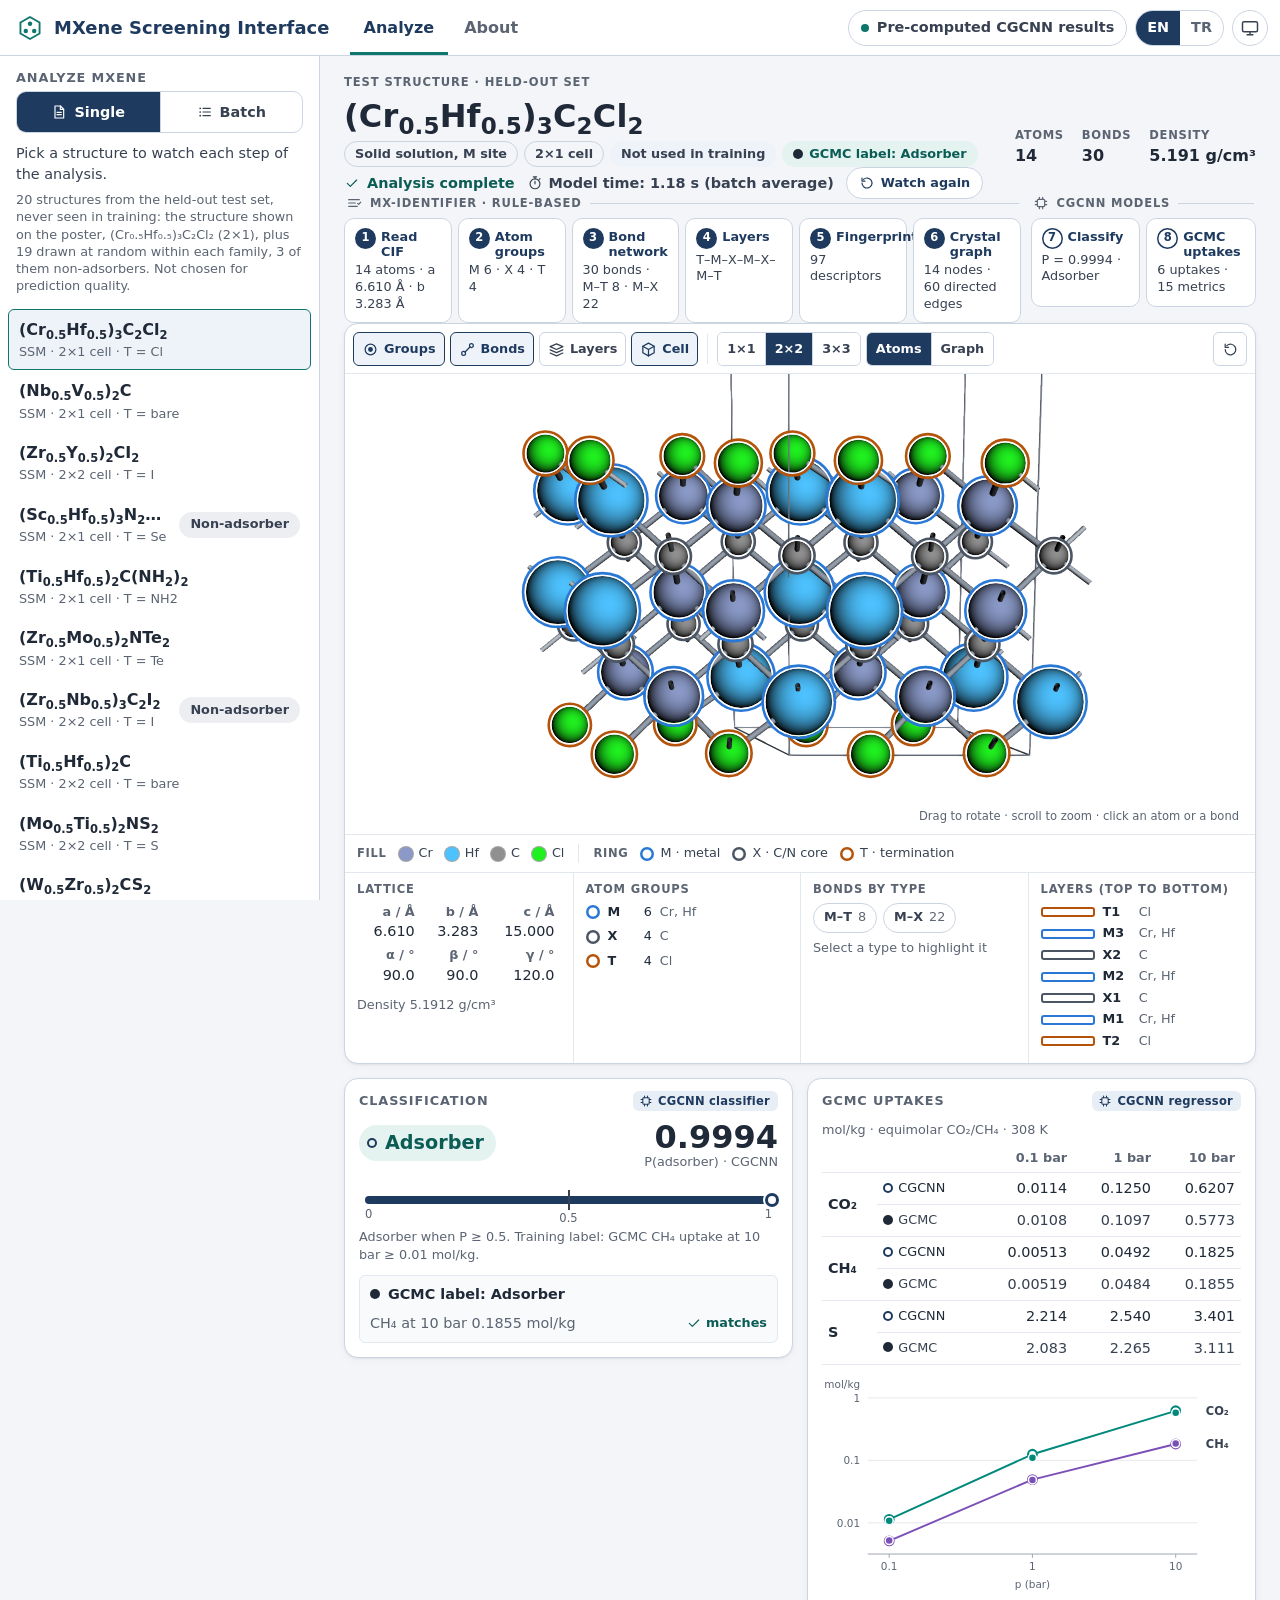
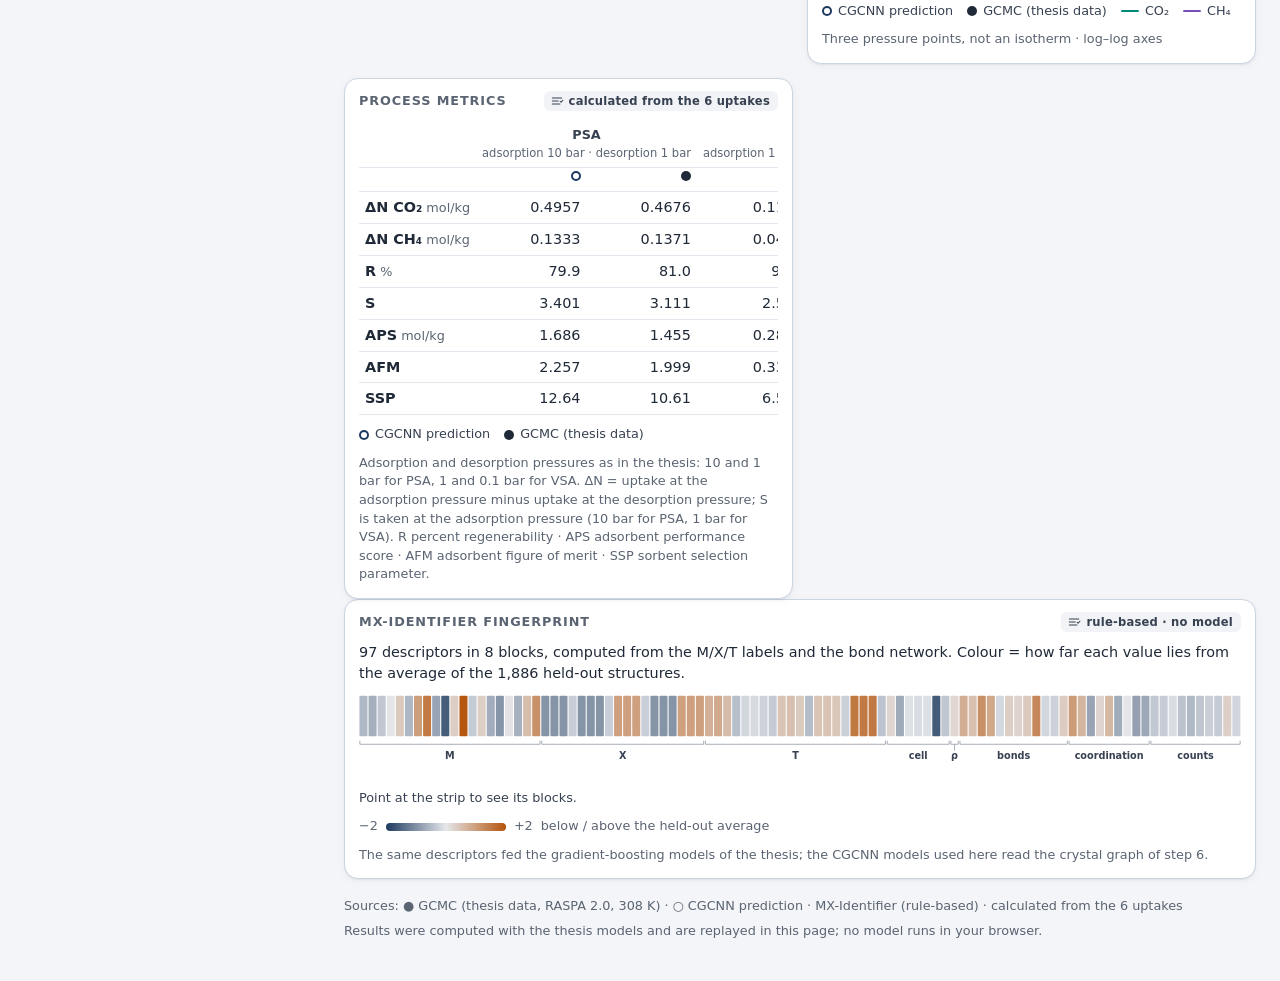
==== interface/index.html @ 8d23ad71 "Companion page: MX-Identifier fingerprint, held-out figures, MXene Screening Interface (kit v2, 1.18" ====
<!doctype html>
<html lang="en">
<head>
  <meta charset="utf-8">
  <meta name="viewport" content="width=device-width, initial-scale=1, viewport-fit=cover">
  <meta name="robots" content="noindex, nofollow">
  <title>MXene Screening Interface</title>
  <link rel="icon" href="favicon.svg" type="image/svg+xml">
  <link rel="stylesheet" href="tokens.css">
  <link rel="stylesheet" href="app.css">
  <script>window.MXSI_SOURCE='replay';</script>
  <script src="js/boot.js"></script>
</head>
<body>
  <a class="skip" href="#work" data-i18n="skip">Skip to results</a>

  <header class="top">
    <div class="top-in">
      <a class="brand" href="#analyze" aria-label="MXene Screening Interface">
        <svg class="ico brand-ico" aria-hidden="true"><use href="icons.svg#i-logo"/></svg>
        <span class="brand-name">MXene <span class="long">Screening Interface</span></span>
        <span class="brand-tag" id="brand-tag" hidden><svg class="ico s" aria-hidden="true"><use href="icons.svg#i-lock"/></svg><span data-i18n="private_tag">Private · local</span></span>
      </a>
      <nav class="tabs" aria-label="Screens" data-i18n-aria="nav_label">
        <a class="tab" href="#analyze" data-screen="analyze" data-i18n="nav_analyze">Analyze</a>
        <a class="tab" href="#about" data-screen="about" data-i18n="nav_about">About</a>
      </nav>
      <div class="top-tools">
        <span class="tool static" id="model-chip"><span class="status-dot" id="model-dot"></span><span class="lbl" id="model-lbl" data-i18n="models_loading">Loading</span></span>
        <div class="seg lang" role="group" aria-label="Language" data-i18n-aria="lang_label">
          <button type="button" data-lang="en" aria-pressed="true">EN</button>
          <button type="button" data-lang="tr" aria-pressed="false">TR</button>
        </div>
        <button class="tool icon" id="btn-theme" type="button" aria-label="Theme">
          <svg class="ico" aria-hidden="true"><use id="theme-ico" href="icons.svg#i-monitor"/></svg>
        </button>
      </div>
    </div>
  </header>

  <div class="shell" id="screen-analyze">
    <aside class="rail" id="rail" aria-labelledby="rail-title">
      <div class="rail-head">
        <h2 id="rail-title" data-i18n="rail_title">Analyze MXene</h2>
        <button class="tool icon rail-close" id="rail-close" type="button" aria-label="Close" data-i18n-aria="close">
          <svg class="ico" aria-hidden="true"><use href="icons.svg#i-close"/></svg>
        </button>
      </div>
      <div class="rail-body">
        <div class="seg-mode" role="tablist" aria-labelledby="rail-title" id="mode-seg"></div>
        <p class="rail-lead" id="rail-lead"></p>
      </div>
      <ul class="list" id="list" aria-labelledby="rail-title"></ul>
      <div class="rail-foot" id="rail-foot"></div>
    </aside>

    <main class="work" id="work" tabindex="-1">
      <button class="picker-btn" id="picker-btn" type="button" aria-controls="rail">
        <svg class="ico" aria-hidden="true"><use href="icons.svg#i-list"/></svg>
        <b data-i18n="rail_title">Analyze MXene</b><span id="picker-cur"></span>
        <svg class="ico s" aria-hidden="true"><use href="icons.svg#i-chev-r"/></svg>
      </button>

      <div id="view-single">
        <section class="head" id="head" aria-live="polite"></section>
        <div class="notes" id="notes"></div>
        <div class="strip-bar" id="strip-bar"></div>
        <div class="strip" id="strip"></div>
        <div class="grid">
          <section class="card scene" id="scene" aria-labelledby="scene-title">
            <h2 class="sr" id="scene-title" data-i18n="scene_title">3D structure</h2>
            <div class="scene-bar" id="scene-bar"></div>
            <div class="viewer-wrap">
              <div class="viewer" id="viewer"></div>
              <canvas class="overlay" id="overlay" aria-hidden="true"></canvas>
              <div class="tip" id="tip" hidden></div>
              <div class="selcard" id="selcard" hidden></div>
              <div class="vmsg" id="vmsg"><span class="spinner"></span><span data-i18n="loading_scene">Loading</span></div>
              <div class="vstage" id="vstage" hidden></div>
              <div class="vhint" id="vhint" data-i18n="scene_hint">Drag to rotate · scroll to zoom · click an atom or bond</div>
            </div>
            <div class="legend" id="legend"></div>
            <div class="idgrid" id="idgrid"></div>
          </section>
          <div class="col results" id="results"></div>
        </div>
        <section class="card fp" id="fingerprint" aria-labelledby="fp-title"></section>
      </div>

      <div id="view-batch" hidden>
        <section class="head" id="bhead"></section>
        <div class="bprog" id="bprog"></div>
        <div class="tiles" id="btiles"></div>
        <div class="bgrid">
          <section class="card" id="bchart" aria-labelledby="bchart-h"></section>
          <section class="card" id="btable" aria-labelledby="btable-h"></section>
        </div>
      </div>

      <footer class="foot" id="foot"></footer>
    </main>
  </div>

  <div class="about" id="screen-about" hidden></div>
  <div class="scrim" id="scrim" hidden></div>
  <div class="toast" id="toast" role="status" aria-live="polite" hidden></div>

  <script src="vendor/3Dmol-min.js"></script>
  <script type="module" src="js/app.js"></script>
</body>
</html>
---- interface/tokens.css ----
:root {
  color-scheme: light;
  
  --bg: #F3F5F8;
  --surface: #FFFFFF;
  --surface-2: #F8FAFC;
  --tint: #EEF3F9;
  --ink: #1F2937;
  --ink-2: #374151;
  --muted: #5B6472;
  --faint: #8A94A3;
  --rule: #CBD5E1;
  --rule-soft: #E3E8EF;
  --shadow: 0 1px 2px rgba(15, 23, 42, 0.06), 0 2px 8px rgba(15, 23, 42, 0.04);
  --shadow-pop: 0 8px 28px rgba(15, 23, 42, 0.16), 0 1px 3px rgba(15, 23, 42, 0.10);

  
  --navy: #1E3A5F;
  --teal: #0F766E;
  --orange: #B45309;
  --accent: #0F766E;
  --accent-ink: #FFFFFF;
  --accent-soft: #E4F3F0;
  --focus: #0F766E;

  
  --grp-M: #2A78D6;
  --grp-X: #4B5563;
  --grp-T: #B45309;
  --grp-U: #8A94A3;

  
  --prov-gcmc: #1F2937;
  --prov-model: #1E3A5F;
  --badge-model-bg: #E8EEF6;
  --badge-model-fg: #1E3A5F;
  --badge-gcmc-bg: #E4F3F0;
  --badge-gcmc-fg: #0B5C55;
  --badge-rule-bg: #F1F3F6;
  --badge-rule-fg: #374151;

  
  --gas-co2: #00897B;
  --gas-ch4: #7B4FB8;

  
  --div-neg: #1E3A5F;
  --div-mid: #E5E7EB;
  --div-pos: #B45309;

  
  --ok-bg: #E4F3F0;
  --ok-fg: #0B5C55;
  --stop-bg: #ECEEF2;
  --stop-fg: #374151;
  --warn-bg: #FDF3E7;
  --warn-fg: #8A3F06;
  --info-bg: #EEF3F9;
  --info-fg: #1E3A5F;
  --err-bg: #FDECEC;
  --err-fg: #9B1C1C;

  
  --plate: #FFFFFF;
  --bond: #98A2B0;
  --bond-stub: #B8C0CB;
  --cell-line: #8A94A3;
  --sel: #0F766E;
  --hl: #0F766E;

  
  --grid: #E5E7EB;
  --axis: #9CA3AF;

  
  --f-body: "Carlito", Calibri, "Segoe UI", system-ui, sans-serif;
  --f-mono: "Cascadia Mono", Consolas, ui-monospace, monospace;
  --fs-2xs: 0.72rem;
  --fs-xs: 0.8rem;
  --fs-s: 0.9rem;
  --fs-m: 1rem;
  --fs-l: 1.2rem;
  --fs-xl: 1.55rem;
  --fs-2xl: 2rem;

  
  --r-s: 6px;
  --r-m: 10px;
  --r-l: 14px;
  --gap: 16px;
  --rail-w: 320px;
  --top-h: 56px;
}

@media (prefers-color-scheme: dark) {
  :root:not([data-theme="light"]) {
    color-scheme: dark;
    --bg: #0D1520;
    --surface: #142031;
    --surface-2: #18263A;
    --tint: #1A2A3E;
    --ink: #E7EDF4;
    --ink-2: #C9D3DF;
    --muted: #98A6B8;
    --faint: #6F7E92;
    --rule: #2B3B50;
    --rule-soft: #22324A;
    --shadow: 0 1px 2px rgba(0, 0, 0, 0.35);
    --shadow-pop: 0 10px 30px rgba(0, 0, 0, 0.55), 0 1px 3px rgba(0, 0, 0, 0.4);
    --navy: #A9C4E8;
    --teal: #5CC7B8;
    --orange: #F0A866;
    --accent: #5CC7B8;
    --accent-ink: #0D1520;
    --accent-soft: #163B3C;
    --focus: #5CC7B8;
    --grp-M: #6AA7F0;
    --grp-X: #B3BDCA;
    --grp-T: #F0A866;
    --grp-U: #6F7E92;
    --prov-gcmc: #E7EDF4;
    --prov-model: #A9C4E8;
    --badge-model-bg: #1D3150;
    --badge-model-fg: #C4D7F0;
    --badge-gcmc-bg: #143936;
    --badge-gcmc-fg: #9BE0D5;
    --badge-rule-bg: #1E2B3D;
    --badge-rule-fg: #C9D3DF;
    --gas-co2: #2FAA9B;
    --gas-ch4: #9A7EE3;
    --div-neg: #6AA7F0;
    --div-mid: #2B3B50;
    --div-pos: #F0A866;
    --ok-bg: #143936;
    --ok-fg: #9BE0D5;
    --stop-bg: #1E2B3D;
    --stop-fg: #C9D3DF;
    --warn-bg: #3A2612;
    --warn-fg: #F7C08C;
    --info-bg: #1A2A3E;
    --info-fg: #C4D7F0;
    --err-bg: #3A1717;
    --err-fg: #F5B4B4;
    --plate: #0F1926;
    --bond: #7D8A9C;
    --bond-stub: #556274;
    --cell-line: #6F7E92;
    --sel: #5CC7B8;
    --hl: #5CC7B8;
    --grid: #22324A;
    --axis: #56657A;
  }
}

:root[data-theme="dark"] {
  color-scheme: dark;
  --bg: #0D1520;
  --surface: #142031;
  --surface-2: #18263A;
  --tint: #1A2A3E;
  --ink: #E7EDF4;
  --ink-2: #C9D3DF;
  --muted: #98A6B8;
  --faint: #6F7E92;
  --rule: #2B3B50;
  --rule-soft: #22324A;
  --shadow: 0 1px 2px rgba(0, 0, 0, 0.35);
  --shadow-pop: 0 10px 30px rgba(0, 0, 0, 0.55), 0 1px 3px rgba(0, 0, 0, 0.4);
  --navy: #A9C4E8;
  --teal: #5CC7B8;
  --orange: #F0A866;
  --accent: #5CC7B8;
  --accent-ink: #0D1520;
  --accent-soft: #163B3C;
  --focus: #5CC7B8;
  --grp-M: #6AA7F0;
  --grp-X: #B3BDCA;
  --grp-T: #F0A866;
  --grp-U: #6F7E92;
  --prov-gcmc: #E7EDF4;
  --prov-model: #A9C4E8;
  --badge-model-bg: #1D3150;
  --badge-model-fg: #C4D7F0;
  --badge-gcmc-bg: #143936;
  --badge-gcmc-fg: #9BE0D5;
  --badge-rule-bg: #1E2B3D;
  --badge-rule-fg: #C9D3DF;
  --gas-co2: #2FAA9B;
  --gas-ch4: #9A7EE3;
  --div-neg: #6AA7F0;
  --div-mid: #2B3B50;
  --div-pos: #F0A866;
  --ok-bg: #143936;
  --ok-fg: #9BE0D5;
  --stop-bg: #1E2B3D;
  --stop-fg: #C9D3DF;
  --warn-bg: #3A2612;
  --warn-fg: #F7C08C;
  --info-bg: #1A2A3E;
  --info-fg: #C4D7F0;
  --err-bg: #3A1717;
  --err-fg: #F5B4B4;
  --plate: #0F1926;
  --bond: #7D8A9C;
  --bond-stub: #556274;
  --cell-line: #6F7E92;
  --sel: #5CC7B8;
  --hl: #5CC7B8;
  --grid: #22324A;
  --axis: #56657A;
}
---- interface/app.css ----
* { box-sizing: border-box; }
[hidden] { display: none !important; }
html { -webkit-text-size-adjust: 100%; }
body {
  margin: 0; background: var(--bg); color: var(--ink);
  font-family: var(--f-body); font-size: var(--fs-m); line-height: 1.45;
}
h1, h2, h3 { margin: 0; color: var(--navy); line-height: 1.2; text-wrap: balance; }
p { margin: 0; }
sub, sup { font-size: 0.72em; line-height: 0; }
button, input, select { font: inherit; color: inherit; }
button { cursor: pointer; }
a { color: var(--navy); text-underline-offset: 2px; }
:focus-visible { outline: 3px solid var(--focus); outline-offset: 2px; }
.ico { width: 20px; height: 20px; flex: none; fill: none; stroke: currentColor; stroke-width: 1.75;
       stroke-linecap: round; stroke-linejoin: round; vertical-align: middle; }
.ico.s { width: 16px; height: 16px; }
.ico.l { width: 24px; height: 24px; }
.num, .tnum { font-variant-numeric: tabular-nums; }
.mono { font-family: var(--f-mono); font-size: 0.86em; }
.muted { color: var(--muted); }
.small { font-size: var(--fs-s); }
.xs { font-size: var(--fs-xs); }
.sr { position: absolute; width: 1px; height: 1px; overflow: hidden; clip: rect(0 0 0 0); white-space: nowrap; }
.skip { position: absolute; left: 12px; top: -60px; z-index: 100; background: var(--accent); color: var(--accent-ink);
        padding: 8px 14px; border-radius: var(--r-s); font-weight: 700; text-decoration: none; }
.skip:focus { top: 8px; }

.top { position: sticky; top: env(safe-area-inset-top, 0px); z-index: 40; height: var(--top-h);
       background: var(--surface); border-bottom: 1px solid var(--rule); }
.top-in { height: 100%; display: flex; align-items: center; gap: 20px; padding-inline: 16px 12px; }
.brand { display: inline-flex; align-items: center; gap: 10px; min-width: 0; color: var(--navy); text-decoration: none; }
.brand-ico { width: 28px; height: 28px; color: var(--teal); stroke-width: 1.6; }
.brand-name { font-weight: 700; font-size: 1.12rem; letter-spacing: 0.005em; white-space: nowrap; }
.brand-tag { display: inline-flex; align-items: center; gap: 4px; padding: 2px 8px; border-radius: 999px;
             background: var(--tint); color: var(--muted); font-size: var(--fs-2xs); font-weight: 700;
             letter-spacing: 0.04em; text-transform: uppercase; white-space: nowrap; }
.tabs { display: flex; gap: 2px; height: 100%; }
.tab { display: inline-flex; align-items: center; height: 100%; padding: 0 14px; color: var(--muted); font-weight: 700;
       text-decoration: none; border-bottom: 3px solid transparent; border-top: 3px solid transparent; }
.tab:hover { color: var(--ink); }
.tab[aria-current="page"] { color: var(--navy); border-bottom-color: var(--accent); }
.top-tools { margin-left: auto; display: flex; align-items: center; gap: 8px; }
.tool { display: inline-flex; align-items: center; gap: 8px; min-height: 36px; padding: 0 12px; border: 1px solid var(--rule);
        border-radius: 999px; background: var(--surface); color: var(--ink-2); font-size: var(--fs-s); font-weight: 700; }
.tool:hover { border-color: var(--accent); }
.tool.icon { width: 36px; padding: 0; justify-content: center; }
.status-dot { width: 8px; height: 8px; border-radius: 50%; background: var(--faint); flex: none; }
.status-dot.ok { background: var(--accent); }
.status-dot.err { background: var(--err-fg); }
.seg { display: inline-flex; border: 1px solid var(--rule); border-radius: 999px; overflow: hidden; background: var(--surface); }
.seg button { border: 0; background: transparent; min-height: 34px; padding: 0 11px; color: var(--muted); font-weight: 700; font-size: var(--fs-s); }
.seg button[aria-pressed="true"] { background: var(--navy); color: var(--surface); }

.pop { position: absolute; z-index: 60; top: calc(var(--top-h) - 4px); right: 12px; width: min(420px, calc(100vw - 24px));
       background: var(--surface); border: 1px solid var(--rule); border-radius: var(--r-l); box-shadow: var(--shadow-pop);
       padding: 14px 16px; display: flex; flex-direction: column; gap: 10px; }
.pop h2 { font-size: var(--fs-m); }
.pop dl { display: grid; grid-template-columns: auto minmax(0, 1fr); gap: 3px 12px; margin: 0; font-size: var(--fs-s); }
.pop dt { color: var(--muted); }
.pop dd { margin: 0; overflow-wrap: anywhere; }
.pop .mcard { border-top: 1px solid var(--rule-soft); padding-top: 10px; display: flex; flex-direction: column; gap: 6px; }

.shell { display: grid; grid-template-columns: var(--rail-w) minmax(0, 1fr); min-height: calc(100vh - var(--top-h)); }
.rail { position: sticky; top: var(--top-h); height: calc(100vh - var(--top-h)); overflow: hidden; display: flex; flex-direction: column;
        background: var(--surface); border-right: 1px solid var(--rule); }
.rail-head { display: flex; align-items: center; justify-content: space-between; padding: 14px 16px 6px; }
.rail-head h2 { font-size: var(--fs-xs); text-transform: uppercase; letter-spacing: 0.07em; color: var(--muted); }
.rail-close { display: none; }
.rail-body { display: flex; flex-direction: column; gap: 10px; padding: 0 16px 10px; }
.drop { position: relative; display: flex; align-items: center; gap: 12px; padding: 12px 14px; border: 1.5px dashed var(--rule);
        border-radius: var(--r-m); background: var(--surface-2); cursor: pointer; }
.drop:hover, .drop.over { border-color: var(--accent); background: var(--accent-soft); }
.drop:focus-within { outline: 3px solid var(--focus); outline-offset: 2px; }
.drop input { position: absolute; inset: 0; opacity: 0; cursor: pointer; }
.drop .ico { color: var(--accent); width: 24px; height: 24px; }
.drop b { display: block; color: var(--ink); }
.drop span { color: var(--muted); font-size: var(--fs-xs); }
.search { display: flex; align-items: center; gap: 8px; padding: 0 10px; border: 1px solid var(--rule); border-radius: var(--r-m);
          background: var(--surface); min-height: 40px; }
.search:focus-within { border-color: var(--accent); box-shadow: 0 0 0 2px var(--accent-soft); }
.search .ico { color: var(--muted); }
.search input { border: 0; outline: 0; background: transparent; min-width: 0; flex: 1; min-height: 38px; }
.chips { display: flex; flex-wrap: wrap; gap: 6px; }
.chip { display: inline-flex; align-items: center; gap: 6px; min-height: 30px; padding: 0 10px; border: 1px solid var(--rule);
        border-radius: 999px; background: var(--surface); color: var(--ink-2); font-size: var(--fs-xs); font-weight: 700; }
.chip:hover { border-color: var(--accent); }
.chip[aria-pressed="true"] { border-color: var(--navy); background: var(--navy); color: var(--surface); }
.chip .n { font-weight: 400; opacity: 0.8; font-variant-numeric: tabular-nums; }
.rail-count { padding: 4px 16px 6px; color: var(--muted); font-size: var(--fs-xs); border-bottom: 1px solid var(--rule-soft); }
.list { list-style: none; margin: 0; padding: 4px 8px 16px; overflow-y: auto; flex: 1; min-height: 0; }
.item { width: 100%; display: grid; grid-template-columns: minmax(0, 1fr) auto; align-items: center; gap: 2px 10px; padding: 8px 10px;
        border: 1px solid transparent; border-radius: var(--r-s); background: transparent; text-align: left; }
.item:hover { background: var(--surface-2); border-color: var(--rule-soft); }
.item[aria-selected="true"] { background: var(--tint); border-color: var(--accent); }
.item .f { font-weight: 700; color: var(--ink); overflow: hidden; text-overflow: ellipsis; white-space: nowrap; }
.item .m { grid-column: 1; color: var(--muted); font-size: var(--fs-xs); white-space: nowrap; overflow: hidden; text-overflow: ellipsis; }
.item .lab { grid-row: 1 / span 2; grid-column: 2; }
.more { margin: 6px 10px; color: var(--muted); font-size: var(--fs-xs); }

.work { min-width: 0; padding: 18px 24px 40px; display: flex; flex-direction: column; gap: 14px; }
.work:focus { outline: 0; }
.picker-btn { display: none; }
.head { display: flex; flex-wrap: wrap; align-items: flex-end; justify-content: space-between; gap: 10px 20px; }
.head-l { display: flex; flex-direction: column; gap: 6px; min-width: 0; }
.eyebrow { font-size: var(--fs-2xs); text-transform: uppercase; letter-spacing: 0.08em; color: var(--muted); font-weight: 700; }
.formula { font-size: var(--fs-2xl); color: var(--ink); font-weight: 700; letter-spacing: 0.005em; overflow-wrap: anywhere; }
.tags { display: flex; flex-wrap: wrap; gap: 6px; }
.tag { display: inline-flex; align-items: center; gap: 6px; min-height: 26px; padding: 0 10px; border-radius: 999px; font-size: var(--fs-xs);
       font-weight: 700; background: var(--tint); color: var(--ink-2); border: 1px solid transparent; white-space: nowrap; }
.tag.outline { background: transparent; border-color: var(--rule); }
.tag.ok { background: var(--ok-bg); color: var(--ok-fg); }
.tag.stop { background: var(--stop-bg); color: var(--stop-fg); }
.tag.warn { background: var(--warn-bg); color: var(--warn-fg); }
.head-r { display: flex; gap: 18px; flex-wrap: wrap; margin: 0; }
.kv-mini { display: flex; flex-direction: column; gap: 0; }
.kv-mini dt { font-size: var(--fs-2xs); text-transform: uppercase; letter-spacing: 0.06em; color: var(--muted); font-weight: 700; }
.kv-mini dd { margin: 0; font-variant-numeric: tabular-nums; font-weight: 700; color: var(--ink); }

.notes { display: flex; flex-direction: column; gap: 8px; }
.notes:empty { display: none; }
.note { display: flex; gap: 10px; align-items: flex-start; padding: 10px 12px; border-radius: var(--r-m); font-size: var(--fs-s);
        background: var(--info-bg); color: var(--info-fg); }
.note.warn { background: var(--warn-bg); color: var(--warn-fg); }
.note.err { background: var(--err-bg); color: var(--err-fg); }
.note .ico { margin-top: 1px; }
.note b { font-weight: 700; }
.note .ref { opacity: 0.8; font-size: var(--fs-xs); white-space: nowrap; }

.strip { display: grid; grid-template-columns: 6fr 2fr; gap: 0 10px; }
.strip-lab { display: flex; align-items: center; gap: 8px; padding: 0 2px 6px; font-size: var(--fs-2xs); text-transform: uppercase;
             letter-spacing: 0.07em; font-weight: 700; color: var(--muted); }
.strip-lab::after { content: ""; flex: 1; height: 1px; background: var(--rule); }
.steps { list-style: none; margin: 0; padding: 0; display: grid; gap: 6px; }
.steps.idf { grid-template-columns: repeat(6, minmax(0, 1fr)); }
.steps.mdl { grid-template-columns: repeat(2, minmax(0, 1fr)); }
.step { position: relative; width: 100%; height: 100%; display: flex; flex-direction: column; gap: 3px; padding: 9px 10px 10px; text-align: left;
        border: 1px solid var(--rule); border-radius: var(--r-m); background: var(--surface); min-height: 74px; }
.step:hover { border-color: var(--accent); }
.step[aria-pressed="true"] { border-color: var(--accent); box-shadow: inset 0 0 0 1px var(--accent); background: var(--accent-soft); }
.step .st { display: flex; align-items: flex-start; gap: 7px; font-weight: 700; font-size: 0.86rem; line-height: 1.2; color: var(--navy); }
.step .st > span:last-child { padding-top: 1px; }
@media (max-width: 1280px) and (min-width: 1101px) { .step .st { font-size: 0.8rem; gap: 5px; } }   
.step .sn { flex: none; width: 21px; height: 21px; border-radius: 50%; display: inline-flex; align-items: center; justify-content: center;
            background: var(--navy); color: var(--surface); font-size: 0.72rem; font-weight: 700; }
.mdl .step .sn { background: var(--surface); color: var(--navy); box-shadow: inset 0 0 0 1.5px var(--navy); }
.step .sv { color: var(--ink-2); font-size: var(--fs-xs); font-variant-numeric: tabular-nums; line-height: 1.3; }
.step .ss { position: absolute; top: 8px; right: 8px; color: var(--accent); }
.step.skipped .sv, .step.skipped .st { color: var(--muted); }
.step.skipped .ss { color: var(--faint); }
.step.pending .sv { color: var(--faint); }

.grid { display: grid; grid-template-columns: minmax(0, 1.42fr) minmax(330px, 1fr); gap: 14px; align-items: start; }
.col { display: flex; flex-direction: column; gap: 14px; min-width: 0; }
.card { background: var(--surface); border: 1px solid var(--rule); border-radius: var(--r-l); box-shadow: var(--shadow); min-width: 0; }
.card-h { display: flex; align-items: center; justify-content: space-between; gap: 10px; padding: 12px 14px 0; flex-wrap: wrap; }
.card-h h2 { font-size: var(--fs-xs); text-transform: uppercase; letter-spacing: 0.07em; color: var(--muted); }
.card-b { padding: 10px 14px 14px; display: flex; flex-direction: column; gap: 10px; }

.badge { display: inline-flex; align-items: center; gap: 5px; padding: 2px 8px 2px 6px; border-radius: var(--r-s); font-size: var(--fs-2xs);
         font-weight: 700; letter-spacing: 0.02em; white-space: nowrap; }
.badge .ico { width: 14px; height: 14px; }
.b-model { background: var(--badge-model-bg); color: var(--badge-model-fg); }
.b-gcmc { background: var(--badge-gcmc-bg); color: var(--badge-gcmc-fg); }
.b-rule { background: var(--badge-rule-bg); color: var(--badge-rule-fg); }
.mk { display: inline-block; width: 10px; height: 10px; border-radius: 50%; flex: none; vertical-align: -0.05em; }
.mk.gcmc { background: var(--prov-gcmc); }
.mk.model { background: transparent; box-shadow: inset 0 0 0 2px var(--prov-model); }

.scene-bar { display: flex; flex-wrap: wrap; align-items: center; gap: 5px; padding: 8px 8px 7px; border-bottom: 1px solid var(--rule-soft); }
.tg { display: inline-flex; align-items: center; gap: 5px; min-height: 34px; padding: 0 8px; border: 1px solid var(--rule); border-radius: var(--r-s);
      background: var(--surface); color: var(--ink-2); font-size: var(--fs-xs); font-weight: 700; }
.tg.icon { width: 34px; padding: 0; justify-content: center; }
.scene-bar button:disabled { opacity: 0.45; cursor: default; }
.tg:hover { border-color: var(--accent); }
.tg[aria-pressed="true"] { background: var(--tint); border-color: var(--navy); color: var(--navy); }
.tg .ico { width: 17px; height: 17px; }
.bar-sep { width: 1px; align-self: stretch; background: var(--rule-soft); margin: 2px 4px; }
.bar-lab { font-size: var(--fs-2xs); color: var(--muted); text-transform: uppercase; letter-spacing: 0.06em; font-weight: 700; margin-left: 2px; }
.seg-s { display: inline-flex; border: 1px solid var(--rule); border-radius: var(--r-s); overflow: hidden; }
.seg-s button { border: 0; background: var(--surface); min-height: 32px; padding: 0 9px; font-size: var(--fs-xs); font-weight: 700; color: var(--ink-2); }
.seg-s button + button { border-left: 1px solid var(--rule); }
.seg-s button[aria-pressed="true"] { background: var(--navy); color: var(--surface); }
.bar-end { margin-left: auto; }
.viewer-wrap { position: relative; background: var(--plate); }
.viewer { position: relative; width: 100%; height: clamp(340px, calc(100vh - 440px), 620px); touch-action: none; }
.viewer canvas { touch-action: none; }
.overlay { position: absolute; inset: 0; pointer-events: none; z-index: 2; }
.vmsg { position: absolute; inset: 0; z-index: 3; display: flex; align-items: center; justify-content: center; gap: 10px; color: var(--muted);
        font-size: var(--fs-s); text-align: center; padding: 16px; background: var(--plate); }
.spinner { width: 18px; height: 18px; border-radius: 50%; border: 2px solid var(--rule); border-top-color: var(--accent); animation: spin 0.9s linear infinite; }
@keyframes spin { to { transform: rotate(360deg); } }
.vhint { position: absolute; right: 10px; bottom: 8px; z-index: 3; font-size: var(--fs-2xs); color: var(--muted); pointer-events: none;
         background: color-mix(in srgb, var(--plate) 85%, transparent); padding: 2px 6px; border-radius: 4px; }
.tip { position: absolute; z-index: 5; pointer-events: none; padding: 4px 8px; border-radius: var(--r-s); background: var(--ink); color: var(--surface);
       font-size: var(--fs-xs); font-weight: 700; white-space: nowrap; transform: translate(-50%, calc(-100% - 10px)); }
.selcard { position: absolute; left: 10px; top: 10px; z-index: 4; width: min(300px, calc(100% - 20px)); max-height: calc(100% - 20px); overflow: auto;
           background: var(--surface); border: 1px solid var(--rule); border-left: 4px solid var(--sel); border-radius: var(--r-m);
           box-shadow: var(--shadow-pop); padding: 10px 12px; display: flex; flex-direction: column; gap: 7px; font-size: var(--fs-s); }
.selcard h3 { display: flex; align-items: center; gap: 8px; font-size: var(--fs-m); color: var(--ink); }
.selcard .x { margin-left: auto; border: 0; background: transparent; color: var(--muted); width: 30px; height: 30px; border-radius: 50%;
              display: inline-flex; align-items: center; justify-content: center; }
.selcard .x:hover { background: var(--tint); color: var(--ink); }
.sw { width: 14px; height: 14px; border-radius: 50%; flex: none; box-shadow: 0 0 0 1px rgba(0, 0, 0, 0.35); }
.ring { width: 14px; height: 14px; border-radius: 50%; flex: none; background: transparent; }
.ring.M { box-shadow: inset 0 0 0 2.5px var(--grp-M); }
.ring.X { box-shadow: inset 0 0 0 2.5px var(--grp-X); }
.ring.T { box-shadow: inset 0 0 0 2.5px var(--grp-T); }
.ring.Unknown { box-shadow: inset 0 0 0 2px var(--grp-U); }
.g-M { color: var(--grp-M); } .g-X { color: var(--grp-X); } .g-T { color: var(--grp-T); } .g-Unknown { color: var(--grp-U); }
.kv { display: grid; grid-template-columns: auto minmax(0, 1fr); gap: 3px 12px; margin: 0; }
.kv dt { color: var(--muted); }
.kv dd { margin: 0; text-align: right; font-variant-numeric: tabular-nums; }
.blist { list-style: none; margin: 0; padding: 0; display: flex; flex-direction: column; gap: 2px; }
.blist button { width: 100%; display: flex; justify-content: space-between; gap: 8px; padding: 4px 6px; border: 0; border-radius: 4px;
                background: transparent; text-align: left; font-size: var(--fs-xs); }
.blist button:hover, .blist button[aria-current="true"] { background: var(--tint); }
.blist .d { font-variant-numeric: tabular-nums; color: var(--ink-2); }
.legend { display: flex; flex-wrap: wrap; align-items: center; gap: 8px 14px; padding: 9px 12px; border-top: 1px solid var(--rule-soft);
          font-size: var(--fs-xs); color: var(--ink-2); }
.legend .grp { display: inline-flex; align-items: center; gap: 6px; }
.legend .lgrp { display: flex; flex-wrap: wrap; align-items: center; gap: 6px 12px; }
.legend .lgrp + .lgrp { padding-left: 14px; border-left: 1px solid var(--rule-soft); }
.legend .lt { color: var(--muted); font-weight: 700; text-transform: uppercase; letter-spacing: 0.06em; font-size: var(--fs-2xs); }
.legend .sep { width: 1px; height: 16px; background: var(--rule-soft); }
.legend button.bt { border: 1px solid var(--rule); border-radius: 999px; background: var(--surface); padding: 2px 9px; font-size: var(--fs-xs); font-weight: 700; }
.legend button.bt[aria-pressed="true"] { border-color: var(--hl); color: var(--hl); box-shadow: inset 0 0 0 1px var(--hl); }

.idgrid { display: grid; grid-template-columns: repeat(4, minmax(0, 1fr)); border-top: 1px solid var(--rule-soft); }
.idcell { padding: 10px 12px 12px; display: flex; flex-direction: column; gap: 6px; min-width: 0; }
.idcell + .idcell { border-left: 1px solid var(--rule-soft); }
.idcell h3 { font-size: var(--fs-2xs); text-transform: uppercase; letter-spacing: 0.07em; color: var(--muted); }
.idcell .big { font-size: var(--fs-l); font-weight: 700; color: var(--ink); font-variant-numeric: tabular-nums; }
table.lat { border-collapse: collapse; font-size: var(--fs-s); font-variant-numeric: tabular-nums; }
table.lat th { font-weight: 700; color: var(--muted); font-size: var(--fs-xs); text-align: right; padding: 0 6px 0 0; }
table.lat td { text-align: right; padding: 0 6px 4px 0; color: var(--ink); }
table.lat .u { color: var(--muted); font-size: var(--fs-xs); text-align: left; }
.layerstack { display: flex; flex-direction: column; gap: 3px; }
.ly { display: flex; align-items: center; gap: 8px; font-size: var(--fs-xs); }
.ly i { display: block; height: 10px; border-radius: 3px; width: 54px; background: transparent; flex: none; }
.ly.M i { box-shadow: inset 0 0 0 2px var(--grp-M); }
.ly.X i { box-shadow: inset 0 0 0 2px var(--grp-X); }
.ly.T i { box-shadow: inset 0 0 0 2px var(--grp-T); }
.ly b { width: 2.2em; color: var(--ink); }

.cls-top { display: flex; align-items: baseline; justify-content: space-between; gap: 10px; flex-wrap: wrap; }
.verdict { display: inline-flex; align-items: center; gap: 8px; padding: 4px 12px 4px 8px; border-radius: 999px; font-weight: 700; font-size: var(--fs-l); }
.verdict.ok { background: var(--ok-bg); color: var(--ok-fg); }
.verdict.stop { background: var(--stop-bg); color: var(--stop-fg); }
.pval { display: flex; flex-direction: column; align-items: flex-end; }
.pval .v { font-size: var(--fs-2xl); font-weight: 700; color: var(--ink); line-height: 1; }
.pval .l { font-size: var(--fs-xs); color: var(--muted); }
.meter { position: relative; height: 34px; margin: 2px 6px 0; }
.meter .track { position: absolute; left: 0; right: 0; top: 12px; height: 8px; border-radius: 4px; background: var(--rule-soft); }
.meter .fill { position: absolute; left: 0; top: 12px; height: 8px; border-radius: 4px; background: var(--navy); }
.meter .thr { position: absolute; top: 6px; width: 2px; height: 20px; background: var(--ink-2); transform: translateX(-1px); }
.meter .thr span { position: absolute; top: 20px; left: 50%; transform: translateX(-50%); font-size: var(--fs-2xs); color: var(--muted); white-space: nowrap; }
.meter .pt { position: absolute; top: 9px; width: 14px; height: 14px; border-radius: 50%; background: var(--surface); box-shadow: inset 0 0 0 3px var(--navy), 0 0 0 2px var(--surface); transform: translateX(-7px); }
.meter .ax { position: absolute; top: 22px; font-size: var(--fs-2xs); color: var(--muted); }
.defn { font-size: var(--fs-xs); color: var(--muted); }
.truth { display: flex; align-items: center; gap: 8px; flex-wrap: wrap; padding: 8px 10px; border-radius: var(--r-s); background: var(--surface-2);
         border: 1px solid var(--rule-soft); font-size: var(--fs-s); }
.truth .agree { margin-left: auto; display: inline-flex; align-items: center; gap: 4px; font-weight: 700; font-size: var(--fs-xs); }
.agree.yes { color: var(--ok-fg); }
.agree.no { color: var(--warn-fg); }

.tbl-wrap { overflow-x: auto; }
table.t { border-collapse: collapse; width: 100%; font-size: var(--fs-s); font-variant-numeric: tabular-nums; }
.t th, .t td { padding: 5px 6px; border-bottom: 1px solid var(--rule-soft); text-align: right; white-space: nowrap; }
.t th:first-child, .t td:first-child { text-align: left; }
.t thead th { color: var(--muted); font-weight: 700; font-size: var(--fs-xs); }
.t tbody th { font-weight: 700; color: var(--ink); }
.t .src { color: var(--muted); font-size: var(--fs-xs); font-weight: 400; }
.t th.grp-h { text-align: center; color: var(--ink-2); }
.t.proc thead tr + tr th { text-align: right; padding-top: 0; }
.t caption.cap { caption-side: top; text-align: left; color: var(--muted); font-size: var(--fs-xs); padding: 0 0 4px; }
.t td.src { text-align: left; }
.t .src .mk { margin-right: 5px; }
.t tr.pred td { color: var(--ink); }
.t tr.gcmc td { color: var(--ink-2); }
.t tr.grpstart th, .t tr.grpstart td { border-top: 1px solid var(--rule); }
.t td.und { color: var(--faint); }
.err-rel { display: block; font-size: var(--fs-2xs); color: var(--muted); }
.skipbox { display: flex; gap: 10px; align-items: flex-start; padding: 10px 12px; border-radius: var(--r-m); background: var(--stop-bg); color: var(--stop-fg); font-size: var(--fs-s); }
.chart { width: 100%; height: auto; display: block; }
.chart text { font-family: var(--f-body); fill: var(--muted); font-size: 11px; }
.chart .lab { fill: var(--ink-2); font-weight: 700; font-size: 12px; }
.chart .grid { stroke: var(--grid); stroke-width: 1; }
.chart .axis { stroke: var(--axis); stroke-width: 1; }
.legend-inline { display: flex; flex-wrap: wrap; gap: 6px 14px; font-size: var(--fs-xs); color: var(--ink-2); }
.legend-inline span { display: inline-flex; align-items: center; gap: 6px; }
.legend-inline .line { width: 18px; height: 2px; border-radius: 1px; }

.fp-head { display: flex; align-items: baseline; gap: 10px; flex-wrap: wrap; }
.barcode { width: 100%; height: auto; display: block; }
.barcode text { font-family: var(--f-body); font-size: 11px; fill: var(--muted); }
.barcode .blk { fill: var(--ink-2); font-weight: 700; }
.fp-scale { display: flex; align-items: center; gap: 8px; font-size: var(--fs-xs); color: var(--muted); }
.fp-scale i { display: block; width: 120px; height: 8px; border-radius: 4px;
              background: linear-gradient(90deg, var(--div-neg), var(--div-mid), var(--div-pos)); }
.fp-tip { min-height: 1.4em; font-size: var(--fs-xs); color: var(--ink-2); font-variant-numeric: tabular-nums; }

.foot { color: var(--muted); font-size: var(--fs-xs); display: flex; flex-wrap: wrap; gap: 6px 16px; padding-top: 4px; }
.foot .ico { width: 14px; height: 14px; }

.empty { display: flex; flex-direction: column; align-items: center; justify-content: center; gap: 8px; min-height: 240px; color: var(--muted); text-align: center; padding: 24px; }

.about { max-width: 52rem; margin: 0 auto; padding: 28px 20px 60px; display: flex; flex-direction: column; gap: 18px; }
.about h1 { font-size: var(--fs-2xl); }
.about h2 { font-size: var(--fs-l); margin-top: 6px; }
.about p, .about li { color: var(--ink-2); max-width: 68ch; }
.about ul { margin: 0; padding-left: 1.2em; display: flex; flex-direction: column; gap: 4px; }
.about .card { padding: 16px 18px; display: flex; flex-direction: column; gap: 8px; }

.toast { position: fixed; left: 50%; bottom: 20px; transform: translateX(-50%); z-index: 90; background: var(--ink); color: var(--surface);
         padding: 10px 16px; border-radius: var(--r-m); box-shadow: var(--shadow-pop); font-size: var(--fs-s); max-width: calc(100vw - 32px); }
.scrim { position: fixed; inset: 0; z-index: 49; background: rgba(8, 15, 25, 0.5); }

@media (max-width: 1280px) {
  .grid { grid-template-columns: minmax(0, 1fr); }
  .results { display: grid; grid-template-columns: repeat(2, minmax(0, 1fr)); gap: 14px; align-items: start; }
}
@media (max-width: 1100px) {
  .steps.idf { grid-template-columns: repeat(3, minmax(0, 1fr)); }
  .strip { grid-template-columns: 3fr 1fr; }
  .steps.mdl { grid-template-columns: minmax(0, 1fr); }
}
@media (max-width: 1023px) {
  .shell { grid-template-columns: minmax(0, 1fr); }
  .rail { position: fixed; z-index: 50; top: 0; left: 0; bottom: 0; height: auto; width: min(360px, 92vw); transform: translateX(-102%);
          transition: transform 0.2s ease; box-shadow: var(--shadow-pop); padding-top: env(safe-area-inset-top, 0px); }
  .rail.open { transform: none; }
  .rail-close { display: inline-flex; }
  .picker-btn { display: flex; align-items: center; gap: 10px; width: 100%; min-height: 46px; padding: 0 14px; border: 1px solid var(--rule);
                border-radius: var(--r-m); background: var(--surface); text-align: left; font-weight: 700; color: var(--navy); }
  .picker-btn span { flex: 1; min-width: 0; overflow: hidden; text-overflow: ellipsis; white-space: nowrap; color: var(--ink-2); font-weight: 400; }
  .brand-tag { display: none; }
}
@media (max-width: 760px) {
  :root { --top-h: 52px; }
  .top-in { gap: 8px; padding-inline: 12px 8px; }
  .brand-name { display: none; }
  .legend .lgrp + .lgrp { padding-left: 0; border-left: 0; }
  .head { gap: 8px 14px; }
  .tags .tag { min-height: 24px; font-size: var(--fs-2xs); }
  .head-r .kv-mini dd { font-size: var(--fs-s); }
  .tab { padding: 0 8px; }
  .tool .lbl { display: none; }
  .tool.models { width: 36px; padding: 0; justify-content: center; }
  .work { padding: 12px 16px 32px; gap: 12px; }
  .formula { font-size: var(--fs-xl); }
  .strip { grid-template-columns: minmax(0, 1fr); }
  .steps.idf, .steps.mdl { display: flex; overflow-x: auto; scroll-snap-type: x mandatory; padding-bottom: 4px; }
  .steps .step { min-width: 150px; scroll-snap-align: start; }
  .steps li { flex: none; }
  .results { grid-template-columns: minmax(0, 1fr); }
  .viewer { height: clamp(300px, 62vw, 420px); }
  .idgrid { grid-template-columns: repeat(2, minmax(0, 1fr)); }
  .idcell:nth-child(3) { border-left: 0; }
  .idcell:nth-child(n+3) { border-top: 1px solid var(--rule-soft); }
  .scene-bar .tg .lbl { display: none; }
  .selcard { position: static; width: auto; max-height: none; margin: 0; border-radius: 0; box-shadow: none; border-left-width: 4px; border-right: 0; border-top: 0; }
  .head-r { gap: 14px; }
}
@media (max-width: 420px) {
  .seg.lang button { padding: 0 8px; }
}
@media (prefers-reduced-motion: reduce) {
  *, *::before, *::after { transition: none !important; animation-duration: 0.001ms !important; animation-iteration-count: 1 !important; }
}
@media (forced-colors: active) {
  .ring, .ly i { border: 2px solid CanvasText; box-shadow: none; }
  .mk.model { border: 2px solid CanvasText; box-shadow: none; }
}

.tool.static { cursor: default; }
.tool.static:hover { border-color: var(--rule); }
.seg-mode { display: grid; grid-template-columns: 1fr 1fr; border: 1px solid var(--rule); border-radius: var(--r-m); overflow: hidden; background: var(--surface); }
.mode-btn { display: inline-flex; align-items: center; justify-content: center; gap: 7px; min-height: 40px; border: 0; background: transparent;
            color: var(--ink-2); font-weight: 700; font-size: var(--fs-s); }
.mode-btn + .mode-btn { border-left: 1px solid var(--rule); }
.mode-btn[aria-selected="true"] { background: var(--navy); color: var(--surface); }
.rail-lead { display: flex; flex-direction: column; gap: 6px; font-size: var(--fs-s); color: var(--ink-2); }
.tr-line { line-height: 1.35; }
.item.chk { grid-template-columns: auto minmax(0, 1fr) auto; cursor: pointer; }
.item.chk input { grid-row: 1 / span 2; width: 18px; height: 18px; accent-color: var(--accent); margin: 0 2px 0 0; }
.item.chk .f, .item.chk .m { grid-column: 2; }
.item.chk .lab { grid-column: 3; grid-row: 1 / span 2; }
.ok-ico { color: var(--accent); display: inline-flex; }
.rail-foot { border-top: 1px solid var(--rule); padding: 10px 16px 14px; display: flex; flex-direction: column; gap: 8px; background: var(--surface); }
.foot-row { display: flex; justify-content: space-between; }
.linkbtn { border: 0; background: transparent; color: var(--navy); font-weight: 700; font-size: var(--fs-s); padding: 4px 2px; text-decoration: underline; text-underline-offset: 2px; }
.linkbtn:disabled { opacity: 0.45; cursor: default; }
.primary { display: inline-flex; align-items: center; justify-content: center; gap: 8px; min-height: 44px; border: 0; border-radius: var(--r-m);
           background: var(--accent); color: var(--accent-ink); font-weight: 700; font-size: var(--fs-m); }
.primary:hover:not(:disabled) { filter: brightness(1.08); }
.primary:disabled { opacity: 0.5; cursor: default; }
.ghostbtn { display: inline-flex; align-items: center; gap: 6px; min-height: 32px; padding: 0 12px; border: 1px solid var(--rule); border-radius: 999px;
            background: var(--surface); color: var(--navy); font-weight: 700; font-size: var(--fs-xs); }
.ghostbtn:hover { border-color: var(--accent); }
.spinner.sm { width: 13px; height: 13px; border-width: 2px; display: inline-block; vertical-align: -2px; }
.spinner.inv { border-color: color-mix(in srgb, var(--accent-ink) 35%, transparent); border-top-color: var(--accent-ink); }

.strip-bar { display: flex; align-items: center; gap: 12px; flex-wrap: wrap; min-height: 32px; margin-bottom: -4px; }
.run-state { display: inline-flex; align-items: center; gap: 7px; font-size: var(--fs-s); font-weight: 700; color: var(--ok-fg); }
.run-state.on { color: var(--navy); }
.prog { display: block; flex: 1; min-width: 120px; max-width: 360px; height: 6px; border-radius: 3px; background: var(--rule-soft); overflow: hidden; }
.prog i { display: block; height: 100%; background: var(--accent); border-radius: 3px; transition: width 0.3s ease; }
.prog.big { max-width: none; height: 8px; }
.step.pending .sn { background: var(--rule); color: var(--muted); box-shadow: none; }
.step.pending .st { color: var(--muted); }
.step.active { border-color: var(--accent); box-shadow: inset 0 0 0 1px var(--accent); }
.step.active .sn { background: var(--accent); color: var(--accent-ink); box-shadow: 0 0 0 4px var(--accent-soft); animation: pulse 1.1s ease-in-out infinite; }
.step:disabled { cursor: default; }
@keyframes pulse { 50% { box-shadow: 0 0 0 7px var(--accent-soft); } }
.vstage { position: absolute; left: 10px; bottom: 10px; z-index: 4; display: inline-flex; align-items: center; gap: 8px; padding: 6px 12px;
          border-radius: 999px; background: var(--surface); border: 1px solid var(--accent); color: var(--navy); font-weight: 700; font-size: var(--fs-s);
          box-shadow: var(--shadow); }
.card.pending { border-style: dashed; box-shadow: none; background: var(--surface-2); }
.card.pending .card-h h2 { color: var(--faint); }
.card.fresh { animation: rise 0.45s ease-out; }
@keyframes rise { from { opacity: 0; transform: translateY(6px); } to { opacity: 1; transform: none; } }
.meter.grow .fill { animation: growx 0.6s ease-out; transform-origin: left; }
.meter.grow .pt { animation: fadein 0.6s ease-out; }
@keyframes growx { from { transform: scaleX(0); } to { transform: scaleX(1); } }
@keyframes fadein { from { opacity: 0; } to { opacity: 1; } }
.barcode.reveal rect[data-i] { animation: barin 0.35s ease-out both; }
@keyframes barin { from { opacity: 0; transform: scaleY(0.2); transform-origin: center; } to { opacity: 1; transform: none; } }
.t th.grp-h .sub { display: block; font-weight: 400; color: var(--muted); font-size: var(--fs-2xs); }

#view-batch { display: flex; flex-direction: column; gap: 14px; }
#view-batch[hidden] { display: none !important; }
.bprog { display: flex; flex-wrap: wrap; align-items: center; gap: 8px 14px; }
.bprog:empty { display: none; }

.clock { display: inline-flex; align-items: center; gap: 7px; min-width: 6.2em; color: var(--navy); font-weight: 700; }
.clock .ico { width: 20px; height: 20px; }
.clock .cv { font-size: var(--fs-xl); line-height: 1; }
.bprog .prog.big { flex: 1 1 200px; }
.bprog .pace { color: var(--ink-2); font-size: var(--fs-s); font-weight: 700; white-space: nowrap; }
.bsum { display: inline-flex; align-items: center; gap: 9px; padding: 8px 16px 8px 12px; border: 1px solid var(--accent); border-radius: var(--r-m);
        background: var(--accent-soft); color: var(--navy); font-size: var(--fs-l); font-weight: 700; }
.bsum .ico { width: 20px; height: 20px; }
.pace-note { flex-basis: 100%; margin: 0; color: var(--muted); font-size: var(--fs-xs); max-width: 92ch; }
.mtime { display: inline-flex; align-items: center; gap: 6px; color: var(--ink-2); font-size: var(--fs-s); font-weight: 700; cursor: help; }
.t.batch td.tm { color: var(--ink-2); white-space: nowrap; }
.tiles { display: grid; grid-template-columns: repeat(4, minmax(0, 1fr)); gap: 10px; }
.tiles:empty { display: none; }
.tile { background: var(--surface); border: 1px solid var(--rule); border-radius: var(--r-m); padding: 10px 14px; display: flex; flex-direction: column; gap: 2px; }
.tile .tl { font-size: var(--fs-2xs); text-transform: uppercase; letter-spacing: 0.06em; font-weight: 700; color: var(--muted); }
.tile .tv { font-size: var(--fs-xl); font-weight: 700; color: var(--ink); }
.bgrid { display: grid; grid-template-columns: minmax(300px, 0.9fr) minmax(0, 1.6fr); gap: 14px; align-items: start; }
.t.batch td, .t.batch th { vertical-align: middle; }
.t.batch tbody tr.done { cursor: pointer; }
.t.batch tbody tr.done:hover { background: var(--tint); }
.t.batch tbody tr.done:focus-visible { outline: 3px solid var(--focus); outline-offset: -3px; }
.t.batch tbody th { font-weight: 700; }
.t.batch tr.st-wait th, .t.batch tr.st-wait td { color: var(--faint); }
.t.batch tr.st-run { background: var(--accent-soft); }
.t.batch .pair { line-height: 1.25; }
.t.batch .pair > span { display: block; white-space: nowrap; }
.t.batch .agree { margin-left: 6px; vertical-align: -2px; }
.pill { display: inline-flex; align-items: center; padding: 1px 9px; border-radius: 999px; font-size: var(--fs-xs); font-weight: 700; }
.pill.ok { background: var(--ok-bg); color: var(--ok-fg); }
.pill.stop { background: var(--stop-bg); color: var(--stop-fg); }
.thbtn { border: 0; background: transparent; padding: 0; font: inherit; color: inherit; font-weight: 700; cursor: pointer; }
.thbtn:disabled { cursor: default; }
.thbtn:hover:not(:disabled) { color: var(--navy); text-decoration: underline; }
@media (max-width: 1100px) { .bgrid { grid-template-columns: minmax(0, 1fr); } }
@media (max-width: 760px) { .tiles { grid-template-columns: repeat(2, minmax(0, 1fr)); } .tile .tv { font-size: var(--fs-l); } .vstage { font-size: var(--fs-xs); }
  .bsum { font-size: var(--fs-m); } .clock .cv { font-size: var(--fs-l); } }
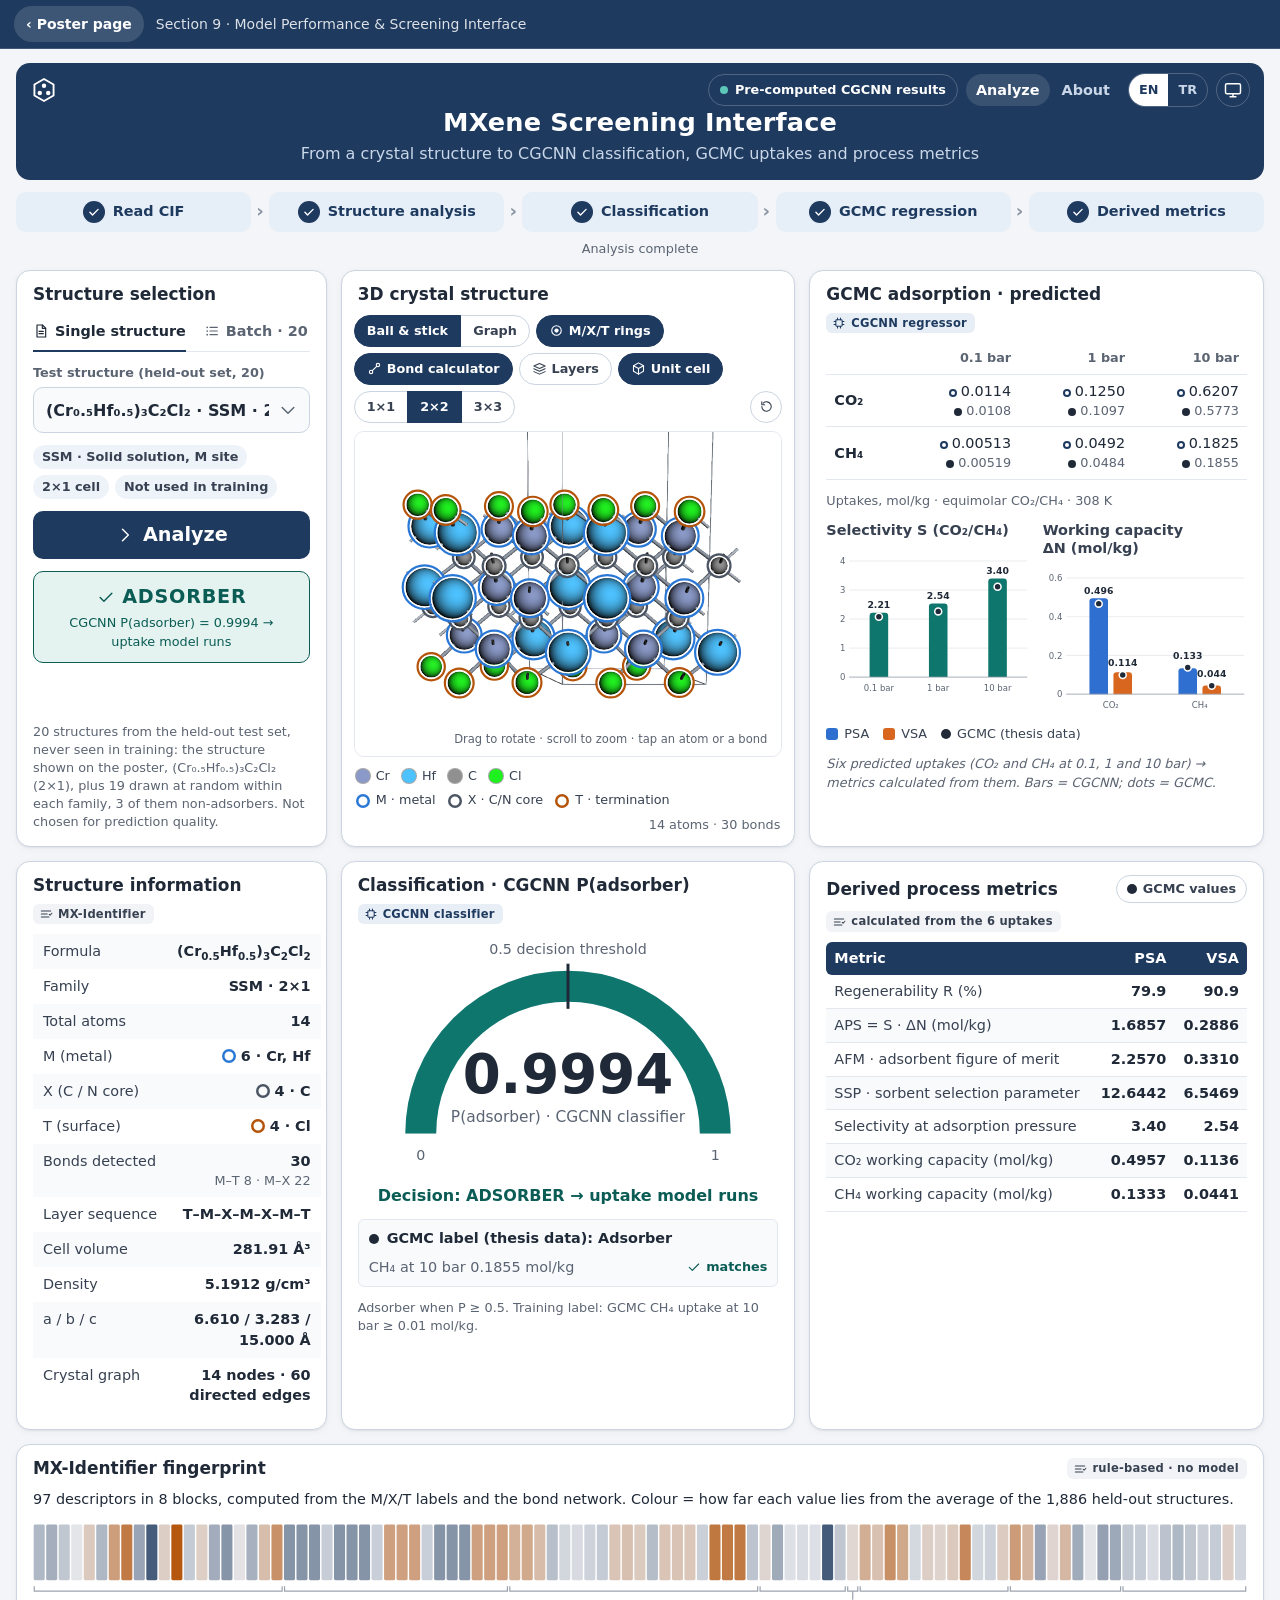
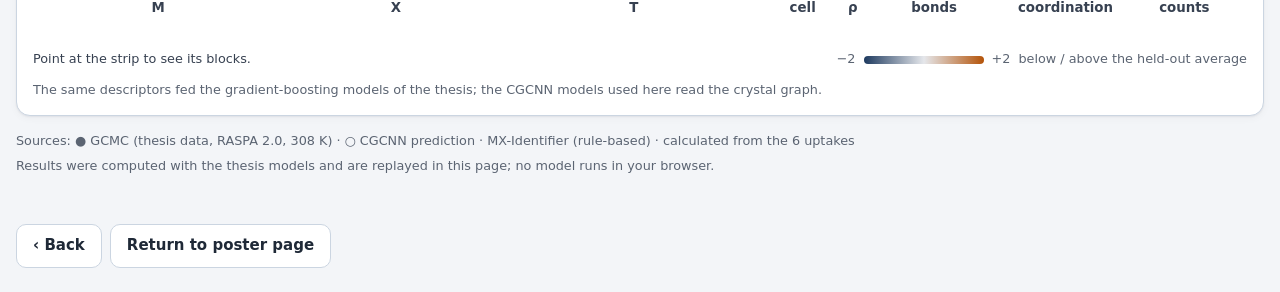
==== commit ae1e3f7a: "Companion page: Poster V3 sections, hub layout, interface v3.3, thesis galleries with passages, mode" ====
--- a/interface/index.html
+++ b/interface/index.html
@@ -12,21 +12,22 @@
   <script src="js/boot.js"></script>
 </head>
 <body>
+  
   <a class="skip" href="#work" data-i18n="skip">Skip to results</a>
+<!--mx-return--><nav class="mx-return" aria-label="Back to the poster page"><a class="mx-return-home" href="../#s9">‹ Poster page</a><span class="mx-return-t">Section 9 · Model Performance &amp; Screening Interface</span></nav><!--/mx-return-->
 
-  <header class="top">
-    <div class="top-in">
+  <header class="hero">
+    <div class="hero-bar">
       <a class="brand" href="#analyze" aria-label="MXene Screening Interface">
         <svg class="ico brand-ico" aria-hidden="true"><use href="icons.svg#i-logo"/></svg>
-        <span class="brand-name">MXene <span class="long">Screening Interface</span></span>
         <span class="brand-tag" id="brand-tag" hidden><svg class="ico s" aria-hidden="true"><use href="icons.svg#i-lock"/></svg><span data-i18n="private_tag">Private · local</span></span>
       </a>
-      <nav class="tabs" aria-label="Screens" data-i18n-aria="nav_label">
-        <a class="tab" href="#analyze" data-screen="analyze" data-i18n="nav_analyze">Analyze</a>
-        <a class="tab" href="#about" data-screen="about" data-i18n="nav_about">About</a>
-      </nav>
-      <div class="top-tools">
-        <span class="tool static" id="model-chip"><span class="status-dot" id="model-dot"></span><span class="lbl" id="model-lbl" data-i18n="models_loading">Loading</span></span>
+      <div class="hero-tools">
+        <span class="chip-status" id="model-chip"><span class="status-dot" id="model-dot"></span><span class="lbl" id="model-lbl" data-i18n="models_loading">Loading</span></span>
+        <nav class="tabs" aria-label="Screens" data-i18n-aria="nav_label">
+          <a class="tab" href="#analyze" data-screen="analyze" data-i18n="nav_analyze">Analyze</a>
+          <a class="tab" href="#about" data-screen="about" data-i18n="nav_about">About</a>
+        </nav>
         <div class="seg lang" role="group" aria-label="Language" data-i18n-aria="lang_label">
           <button type="button" data-lang="en" aria-pressed="true">EN</button>
           <button type="button" data-lang="tr" aria-pressed="false">TR</button>
@@ -36,76 +37,55 @@
         </button>
       </div>
     </div>
+    <div class="hero-title">
+      <h1 data-i18n="app_name">MXene Screening Interface</h1>
+      <p data-i18n="app_sub">From a crystal structure to CGCNN classification, GCMC uptakes and process metrics</p>
+    </div>
   </header>
 
-  <div class="shell" id="screen-analyze">
-    <aside class="rail" id="rail" aria-labelledby="rail-title">
-      <div class="rail-head">
-        <h2 id="rail-title" data-i18n="rail_title">Analyze MXene</h2>
-        <button class="tool icon rail-close" id="rail-close" type="button" aria-label="Close" data-i18n-aria="close">
-          <svg class="ico" aria-hidden="true"><use href="icons.svg#i-close"/></svg>
-        </button>
-      </div>
-      <div class="rail-body">
-        <div class="seg-mode" role="tablist" aria-labelledby="rail-title" id="mode-seg"></div>
-        <p class="rail-lead" id="rail-lead"></p>
-      </div>
-      <ul class="list" id="list" aria-labelledby="rail-title"></ul>
-      <div class="rail-foot" id="rail-foot"></div>
-    </aside>
+  <main class="work" id="work" tabindex="-1">
+    <ol class="pipe" id="pipe" aria-label="Analysis steps"></ol>
+    <p class="pipe-sub" id="pipe-sub" aria-live="polite"></p>
 
-    <main class="work" id="work" tabindex="-1">
-      <button class="picker-btn" id="picker-btn" type="button" aria-controls="rail">
-        <svg class="ico" aria-hidden="true"><use href="icons.svg#i-list"/></svg>
-        <b data-i18n="rail_title">Analyze MXene</b><span id="picker-cur"></span>
-        <svg class="ico s" aria-hidden="true"><use href="icons.svg#i-chev-r"/></svg>
-      </button>
+    <div class="dash" id="screen-analyze">
+      
+      <section class="card a-sel" id="card-sel" aria-labelledby="sel-h"></section>
 
-      <div id="view-single">
-        <section class="head" id="head" aria-live="polite"></section>
-        <div class="notes" id="notes"></div>
-        <div class="strip-bar" id="strip-bar"></div>
-        <div class="strip" id="strip"></div>
-        <div class="grid">
-          <section class="card scene" id="scene" aria-labelledby="scene-title">
-            <h2 class="sr" id="scene-title" data-i18n="scene_title">3D structure</h2>
-            <div class="scene-bar" id="scene-bar"></div>
-            <div class="viewer-wrap">
-              <div class="viewer" id="viewer"></div>
-              <canvas class="overlay" id="overlay" aria-hidden="true"></canvas>
-              <div class="tip" id="tip" hidden></div>
-              <div class="selcard" id="selcard" hidden></div>
-              <div class="vmsg" id="vmsg"><span class="spinner"></span><span data-i18n="loading_scene">Loading</span></div>
-              <div class="vstage" id="vstage" hidden></div>
-              <div class="vhint" id="vhint" data-i18n="scene_hint">Drag to rotate · scroll to zoom · click an atom or bond</div>
-            </div>
-            <div class="legend" id="legend"></div>
-            <div class="idgrid" id="idgrid"></div>
-          </section>
-          <div class="col results" id="results"></div>
+      
+      <section class="card a-info single-only" id="card-info" aria-labelledby="info-h"></section>
+      <section class="card a-scene single-only" id="scene" aria-labelledby="scene-title">
+        <div class="card-h"><h2 id="scene-title" data-i18n="scene_title">3D crystal structure</h2></div>
+        <div class="scene-bar" id="scene-bar"></div>
+        <div class="viewer-wrap">
+          <div class="viewer" id="viewer"></div>
+          <canvas class="overlay" id="overlay" aria-hidden="true"></canvas>
+          <div class="tip" id="tip" hidden></div>
+          <div class="selcard" id="selcard" hidden></div>
+          <div class="vmsg" id="vmsg"><span class="spinner"></span><span data-i18n="loading_scene">Loading</span></div>
+          <div class="vstage" id="vstage" hidden></div>
+          <div class="vhint" id="vhint" data-i18n="scene_hint">Drag to rotate · scroll to zoom · click an atom or bond</div>
         </div>
-        <section class="card fp" id="fingerprint" aria-labelledby="fp-title"></section>
-      </div>
+        <div class="legend" id="legend"></div>
+      </section>
+      <section class="card a-gauge single-only" id="card-cls" aria-labelledby="card-cls-h"></section>
+      <section class="card a-gcmc single-only" id="card-up" aria-labelledby="card-up-h"></section>
+      <section class="card a-proc single-only" id="card-proc" aria-labelledby="card-proc-h"></section>
+      <section class="card a-fp single-only" id="fingerprint" aria-labelledby="fp-title"></section>
 
-      <div id="view-batch" hidden>
-        <section class="head" id="bhead"></section>
-        <div class="bprog" id="bprog"></div>
-        <div class="tiles" id="btiles"></div>
-        <div class="bgrid">
-          <section class="card" id="bchart" aria-labelledby="bchart-h"></section>
-          <section class="card" id="btable" aria-labelledby="btable-h"></section>
-        </div>
-      </div>
+      
+      <section class="card a-bsum batch-only" id="bsum" aria-labelledby="bsum-h"></section>
+      <section class="card a-bchart batch-only" id="bchart" aria-labelledby="bchart-h"></section>
+      <section class="card a-btable batch-only" id="btable" aria-labelledby="btable-h"></section>
+    </div>
 
-      <footer class="foot" id="foot"></footer>
-    </main>
-  </div>
+    <div class="about" id="screen-about" hidden></div>
+    <footer class="foot" id="foot"></footer>
+  </main>
 
-  <div class="about" id="screen-about" hidden></div>
-  <div class="scrim" id="scrim" hidden></div>
   <div class="toast" id="toast" role="status" aria-live="polite" hidden></div>
 
   <script src="vendor/3Dmol-min.js"></script>
   <script type="module" src="js/app.js"></script>
+<!--mx-return-foot--><nav class="mx-return-foot" aria-label="Page navigation"><a class="mx-rbtn" id="mx-return-back" href="../#s9">‹ Back</a><a class="mx-rbtn" href="../#s9">Return to poster page</a></nav><style>.mx-return{display:flex;align-items:center;gap:12px;padding:6px 14px;background:var(--hero-bg,#1E3A5F);color:var(--hero-ink,#FFFFFF);font:600 14px/1.3 system-ui,"Segoe UI",sans-serif;border-bottom:1px solid rgba(255,255,255,.15)}.mx-return-home{display:inline-flex;align-items:center;min-height:36px;padding:4px 12px;border-radius:999px;background:rgba(255,255,255,.14);color:inherit;text-decoration:none;white-space:nowrap}.mx-return-home:hover{background:rgba(255,255,255,.26)}.mx-return-t{opacity:.85;font-weight:400;overflow:hidden;text-overflow:ellipsis;white-space:nowrap}.mx-return-foot{display:grid;grid-template-columns:auto auto;justify-content:start;gap:8px;padding:12px 16px 24px;max-width:1280px;margin:0 auto}.mx-rbtn{display:inline-flex;align-items:center;justify-content:center;min-height:44px;padding:8px 16px;border-radius:10px;border:1px solid var(--line,#CBD5E1);background:var(--surface,#FFFFFF);color:var(--ink,#1F2937);font:700 15px/1.25 system-ui,"Segoe UI",sans-serif;text-decoration:none}.mx-rbtn:hover{border-color:var(--hero-bg,#1E3A5F)}@media (max-width:560px){.mx-return-foot{grid-template-columns:1fr 1fr}.mx-return-t{display:none}}</style><script>(function(){var b=document.getElementById('mx-return-back');if(b)b.addEventListener('click',function(e){if(history.length>1){e.preventDefault();history.back();}});})();</script><!--/mx-return-foot-->
 </body>
 </html>
--- a/interface/tokens.css
+++ b/interface/tokens.css
@@ -42,6 +42,19 @@
   
   --gas-co2: #00897B;
   --gas-ch4: #7B4FB8;
+
+  
+  --psa: #2F6FD0;
+  --vsa: #D9661E;
+  --sel-series: #0F766E;
+  
+  --hero-bg: #1E3A5F;
+  --strong: #1E3A5F;
+  --hero-ink: #FFFFFF;
+  --hero-sub: #C9D7E8;
+  --hero-line: rgba(255, 255, 255, 0.22);
+  --pipe-bg: #E6EEF7;
+  --pipe-ink: #1E3A5F;
 
   
   --div-neg: #1E3A5F;
@@ -128,6 +141,16 @@
     --badge-rule-fg: #C9D3DF;
     --gas-co2: #2FAA9B;
     --gas-ch4: #9A7EE3;
+    --psa: #3E7FDB;
+    --vsa: #CC6F2B;
+    --sel-series: #5CC7B8;
+    --hero-bg: #112238;
+    --strong: #3A6EA5;
+    --hero-ink: #E7EDF4;
+    --hero-sub: #A9B8CB;
+    --hero-line: rgba(255, 255, 255, 0.16);
+    --pipe-bg: #1A2A3E;
+    --pipe-ink: #C4D7F0;
     --div-neg: #6AA7F0;
     --div-mid: #2B3B50;
     --div-pos: #F0A866;
@@ -187,6 +210,16 @@
   --badge-rule-fg: #C9D3DF;
   --gas-co2: #2FAA9B;
   --gas-ch4: #9A7EE3;
+  --psa: #3E7FDB;
+  --vsa: #CC6F2B;
+  --sel-series: #5CC7B8;
+  --hero-bg: #112238;
+  --strong: #3A6EA5;
+  --hero-ink: #E7EDF4;
+  --hero-sub: #A9B8CB;
+  --hero-line: rgba(255, 255, 255, 0.16);
+  --pipe-bg: #1A2A3E;
+  --pipe-ink: #C4D7F0;
   --div-neg: #6AA7F0;
   --div-mid: #2B3B50;
   --div-pos: #F0A866;
--- a/interface/app.css
+++ b/interface/app.css
@@ -1,10 +1,7 @@
 * { box-sizing: border-box; }
 [hidden] { display: none !important; }
 html { -webkit-text-size-adjust: 100%; }
-body {
-  margin: 0; background: var(--bg); color: var(--ink);
-  font-family: var(--f-body); font-size: var(--fs-m); line-height: 1.45;
-}
+body { margin: 0; background: var(--bg); color: var(--ink); font-family: var(--f-body); font-size: var(--fs-m); line-height: 1.45; }
 h1, h2, h3 { margin: 0; color: var(--navy); line-height: 1.2; text-wrap: balance; }
 p { margin: 0; }
 sub, sup { font-size: 0.72em; line-height: 0; }
@@ -12,150 +9,87 @@
 button { cursor: pointer; }
 a { color: var(--navy); text-underline-offset: 2px; }
 :focus-visible { outline: 3px solid var(--focus); outline-offset: 2px; }
-.ico { width: 20px; height: 20px; flex: none; fill: none; stroke: currentColor; stroke-width: 1.75;
-       stroke-linecap: round; stroke-linejoin: round; vertical-align: middle; }
+.ico { width: 20px; height: 20px; flex: none; fill: none; stroke: currentColor; stroke-width: 1.75; stroke-linecap: round; stroke-linejoin: round; vertical-align: middle; }
 .ico.s { width: 16px; height: 16px; }
-.ico.l { width: 24px; height: 24px; }
 .num, .tnum { font-variant-numeric: tabular-nums; }
 .mono { font-family: var(--f-mono); font-size: 0.86em; }
 .muted { color: var(--muted); }
 .small { font-size: var(--fs-s); }
 .xs { font-size: var(--fs-xs); }
 .sr { position: absolute; width: 1px; height: 1px; overflow: hidden; clip: rect(0 0 0 0); white-space: nowrap; }
-.skip { position: absolute; left: 12px; top: -60px; z-index: 100; background: var(--accent); color: var(--accent-ink);
-        padding: 8px 14px; border-radius: var(--r-s); font-weight: 700; text-decoration: none; }
+.skip { position: absolute; left: 12px; top: -60px; z-index: 100; background: var(--accent); color: var(--accent-ink); padding: 8px 14px;
+        border-radius: var(--r-s); font-weight: 700; text-decoration: none; }
 .skip:focus { top: 8px; }
-
-.top { position: sticky; top: env(safe-area-inset-top, 0px); z-index: 40; height: var(--top-h);
-       background: var(--surface); border-bottom: 1px solid var(--rule); }
-.top-in { height: 100%; display: flex; align-items: center; gap: 20px; padding-inline: 16px 12px; }
-.brand { display: inline-flex; align-items: center; gap: 10px; min-width: 0; color: var(--navy); text-decoration: none; }
-.brand-ico { width: 28px; height: 28px; color: var(--teal); stroke-width: 1.6; }
-.brand-name { font-weight: 700; font-size: 1.12rem; letter-spacing: 0.005em; white-space: nowrap; }
-.brand-tag { display: inline-flex; align-items: center; gap: 4px; padding: 2px 8px; border-radius: 999px;
-             background: var(--tint); color: var(--muted); font-size: var(--fs-2xs); font-weight: 700;
-             letter-spacing: 0.04em; text-transform: uppercase; white-space: nowrap; }
-.tabs { display: flex; gap: 2px; height: 100%; }
-.tab { display: inline-flex; align-items: center; height: 100%; padding: 0 14px; color: var(--muted); font-weight: 700;
-       text-decoration: none; border-bottom: 3px solid transparent; border-top: 3px solid transparent; }
-.tab:hover { color: var(--ink); }
-.tab[aria-current="page"] { color: var(--navy); border-bottom-color: var(--accent); }
-.top-tools { margin-left: auto; display: flex; align-items: center; gap: 8px; }
-.tool { display: inline-flex; align-items: center; gap: 8px; min-height: 36px; padding: 0 12px; border: 1px solid var(--rule);
-        border-radius: 999px; background: var(--surface); color: var(--ink-2); font-size: var(--fs-s); font-weight: 700; }
-.tool:hover { border-color: var(--accent); }
-.tool.icon { width: 36px; padding: 0; justify-content: center; }
-.status-dot { width: 8px; height: 8px; border-radius: 50%; background: var(--faint); flex: none; }
-.status-dot.ok { background: var(--accent); }
-.status-dot.err { background: var(--err-fg); }
-.seg { display: inline-flex; border: 1px solid var(--rule); border-radius: 999px; overflow: hidden; background: var(--surface); }
-.seg button { border: 0; background: transparent; min-height: 34px; padding: 0 11px; color: var(--muted); font-weight: 700; font-size: var(--fs-s); }
-.seg button[aria-pressed="true"] { background: var(--navy); color: var(--surface); }
-
-.pop { position: absolute; z-index: 60; top: calc(var(--top-h) - 4px); right: 12px; width: min(420px, calc(100vw - 24px));
-       background: var(--surface); border: 1px solid var(--rule); border-radius: var(--r-l); box-shadow: var(--shadow-pop);
-       padding: 14px 16px; display: flex; flex-direction: column; gap: 10px; }
-.pop h2 { font-size: var(--fs-m); }
-.pop dl { display: grid; grid-template-columns: auto minmax(0, 1fr); gap: 3px 12px; margin: 0; font-size: var(--fs-s); }
-.pop dt { color: var(--muted); }
-.pop dd { margin: 0; overflow-wrap: anywhere; }
-.pop .mcard { border-top: 1px solid var(--rule-soft); padding-top: 10px; display: flex; flex-direction: column; gap: 6px; }
-
-.shell { display: grid; grid-template-columns: var(--rail-w) minmax(0, 1fr); min-height: calc(100vh - var(--top-h)); }
-.rail { position: sticky; top: var(--top-h); height: calc(100vh - var(--top-h)); overflow: hidden; display: flex; flex-direction: column;
-        background: var(--surface); border-right: 1px solid var(--rule); }
-.rail-head { display: flex; align-items: center; justify-content: space-between; padding: 14px 16px 6px; }
-.rail-head h2 { font-size: var(--fs-xs); text-transform: uppercase; letter-spacing: 0.07em; color: var(--muted); }
-.rail-close { display: none; }
-.rail-body { display: flex; flex-direction: column; gap: 10px; padding: 0 16px 10px; }
-.drop { position: relative; display: flex; align-items: center; gap: 12px; padding: 12px 14px; border: 1.5px dashed var(--rule);
-        border-radius: var(--r-m); background: var(--surface-2); cursor: pointer; }
-.drop:hover, .drop.over { border-color: var(--accent); background: var(--accent-soft); }
-.drop:focus-within { outline: 3px solid var(--focus); outline-offset: 2px; }
-.drop input { position: absolute; inset: 0; opacity: 0; cursor: pointer; }
-.drop .ico { color: var(--accent); width: 24px; height: 24px; }
-.drop b { display: block; color: var(--ink); }
-.drop span { color: var(--muted); font-size: var(--fs-xs); }
-.search { display: flex; align-items: center; gap: 8px; padding: 0 10px; border: 1px solid var(--rule); border-radius: var(--r-m);
-          background: var(--surface); min-height: 40px; }
-.search:focus-within { border-color: var(--accent); box-shadow: 0 0 0 2px var(--accent-soft); }
-.search .ico { color: var(--muted); }
-.search input { border: 0; outline: 0; background: transparent; min-width: 0; flex: 1; min-height: 38px; }
-.chips { display: flex; flex-wrap: wrap; gap: 6px; }
-.chip { display: inline-flex; align-items: center; gap: 6px; min-height: 30px; padding: 0 10px; border: 1px solid var(--rule);
-        border-radius: 999px; background: var(--surface); color: var(--ink-2); font-size: var(--fs-xs); font-weight: 700; }
-.chip:hover { border-color: var(--accent); }
-.chip[aria-pressed="true"] { border-color: var(--navy); background: var(--navy); color: var(--surface); }
-.chip .n { font-weight: 400; opacity: 0.8; font-variant-numeric: tabular-nums; }
-.rail-count { padding: 4px 16px 6px; color: var(--muted); font-size: var(--fs-xs); border-bottom: 1px solid var(--rule-soft); }
-.list { list-style: none; margin: 0; padding: 4px 8px 16px; overflow-y: auto; flex: 1; min-height: 0; }
-.item { width: 100%; display: grid; grid-template-columns: minmax(0, 1fr) auto; align-items: center; gap: 2px 10px; padding: 8px 10px;
-        border: 1px solid transparent; border-radius: var(--r-s); background: transparent; text-align: left; }
-.item:hover { background: var(--surface-2); border-color: var(--rule-soft); }
-.item[aria-selected="true"] { background: var(--tint); border-color: var(--accent); }
-.item .f { font-weight: 700; color: var(--ink); overflow: hidden; text-overflow: ellipsis; white-space: nowrap; }
-.item .m { grid-column: 1; color: var(--muted); font-size: var(--fs-xs); white-space: nowrap; overflow: hidden; text-overflow: ellipsis; }
-.item .lab { grid-row: 1 / span 2; grid-column: 2; }
-.more { margin: 6px 10px; color: var(--muted); font-size: var(--fs-xs); }
-
-.work { min-width: 0; padding: 18px 24px 40px; display: flex; flex-direction: column; gap: 14px; }
-.work:focus { outline: 0; }
-.picker-btn { display: none; }
-.head { display: flex; flex-wrap: wrap; align-items: flex-end; justify-content: space-between; gap: 10px 20px; }
-.head-l { display: flex; flex-direction: column; gap: 6px; min-width: 0; }
-.eyebrow { font-size: var(--fs-2xs); text-transform: uppercase; letter-spacing: 0.08em; color: var(--muted); font-weight: 700; }
-.formula { font-size: var(--fs-2xl); color: var(--ink); font-weight: 700; letter-spacing: 0.005em; overflow-wrap: anywhere; }
-.tags { display: flex; flex-wrap: wrap; gap: 6px; }
-.tag { display: inline-flex; align-items: center; gap: 6px; min-height: 26px; padding: 0 10px; border-radius: 999px; font-size: var(--fs-xs);
-       font-weight: 700; background: var(--tint); color: var(--ink-2); border: 1px solid transparent; white-space: nowrap; }
-.tag.outline { background: transparent; border-color: var(--rule); }
-.tag.ok { background: var(--ok-bg); color: var(--ok-fg); }
-.tag.stop { background: var(--stop-bg); color: var(--stop-fg); }
-.tag.warn { background: var(--warn-bg); color: var(--warn-fg); }
-.head-r { display: flex; gap: 18px; flex-wrap: wrap; margin: 0; }
-.kv-mini { display: flex; flex-direction: column; gap: 0; }
-.kv-mini dt { font-size: var(--fs-2xs); text-transform: uppercase; letter-spacing: 0.06em; color: var(--muted); font-weight: 700; }
-.kv-mini dd { margin: 0; font-variant-numeric: tabular-nums; font-weight: 700; color: var(--ink); }
-
-.notes { display: flex; flex-direction: column; gap: 8px; }
-.notes:empty { display: none; }
-.note { display: flex; gap: 10px; align-items: flex-start; padding: 10px 12px; border-radius: var(--r-m); font-size: var(--fs-s);
-        background: var(--info-bg); color: var(--info-fg); }
-.note.warn { background: var(--warn-bg); color: var(--warn-fg); }
-.note.err { background: var(--err-bg); color: var(--err-fg); }
-.note .ico { margin-top: 1px; }
-.note b { font-weight: 700; }
-.note .ref { opacity: 0.8; font-size: var(--fs-xs); white-space: nowrap; }
-
-.strip { display: grid; grid-template-columns: 6fr 2fr; gap: 0 10px; }
-.strip-lab { display: flex; align-items: center; gap: 8px; padding: 0 2px 6px; font-size: var(--fs-2xs); text-transform: uppercase;
-             letter-spacing: 0.07em; font-weight: 700; color: var(--muted); }
-.strip-lab::after { content: ""; flex: 1; height: 1px; background: var(--rule); }
-.steps { list-style: none; margin: 0; padding: 0; display: grid; gap: 6px; }
-.steps.idf { grid-template-columns: repeat(6, minmax(0, 1fr)); }
-.steps.mdl { grid-template-columns: repeat(2, minmax(0, 1fr)); }
-.step { position: relative; width: 100%; height: 100%; display: flex; flex-direction: column; gap: 3px; padding: 9px 10px 10px; text-align: left;
-        border: 1px solid var(--rule); border-radius: var(--r-m); background: var(--surface); min-height: 74px; }
-.step:hover { border-color: var(--accent); }
-.step[aria-pressed="true"] { border-color: var(--accent); box-shadow: inset 0 0 0 1px var(--accent); background: var(--accent-soft); }
-.step .st { display: flex; align-items: flex-start; gap: 7px; font-weight: 700; font-size: 0.86rem; line-height: 1.2; color: var(--navy); }
-.step .st > span:last-child { padding-top: 1px; }
-@media (max-width: 1280px) and (min-width: 1101px) { .step .st { font-size: 0.8rem; gap: 5px; } }   
-.step .sn { flex: none; width: 21px; height: 21px; border-radius: 50%; display: inline-flex; align-items: center; justify-content: center;
-            background: var(--navy); color: var(--surface); font-size: 0.72rem; font-weight: 700; }
-.mdl .step .sn { background: var(--surface); color: var(--navy); box-shadow: inset 0 0 0 1.5px var(--navy); }
-.step .sv { color: var(--ink-2); font-size: var(--fs-xs); font-variant-numeric: tabular-nums; line-height: 1.3; }
-.step .ss { position: absolute; top: 8px; right: 8px; color: var(--accent); }
-.step.skipped .sv, .step.skipped .st { color: var(--muted); }
-.step.skipped .ss { color: var(--faint); }
-.step.pending .sv { color: var(--faint); }
-
-.grid { display: grid; grid-template-columns: minmax(0, 1.42fr) minmax(330px, 1fr); gap: 14px; align-items: start; }
-.col { display: flex; flex-direction: column; gap: 14px; min-width: 0; }
-.card { background: var(--surface); border: 1px solid var(--rule); border-radius: var(--r-l); box-shadow: var(--shadow); min-width: 0; }
-.card-h { display: flex; align-items: center; justify-content: space-between; gap: 10px; padding: 12px 14px 0; flex-wrap: wrap; }
-.card-h h2 { font-size: var(--fs-xs); text-transform: uppercase; letter-spacing: 0.07em; color: var(--muted); }
-.card-b { padding: 10px 14px 14px; display: flex; flex-direction: column; gap: 10px; }
+.spinner { width: 18px; height: 18px; border-radius: 50%; border: 2px solid var(--rule); border-top-color: var(--accent); animation: spin 0.9s linear infinite; }
+.spinner.sm { width: 13px; height: 13px; border-width: 2px; display: inline-block; vertical-align: -2px; }
+.spinner.inv { border-color: rgba(255, 255, 255, 0.35); border-top-color: #FFFFFF; }
+@keyframes spin { to { transform: rotate(360deg); } }
+
+.hero { max-width: 1480px; margin: 14px auto 0; padding: 0 16px; }
+.hero > * { background: var(--hero-bg); color: var(--hero-ink); }
+.hero-bar { display: flex; align-items: center; gap: 12px; padding: 10px 14px 0; border-radius: var(--r-l) var(--r-l) 0 0; }
+.hero-title { text-align: center; padding: 0 18px 15px; border-radius: 0 0 var(--r-l) var(--r-l); }
+.hero-title h1 { color: var(--hero-ink); font-size: 1.6rem; letter-spacing: 0.005em; }
+.hero-title p { color: var(--hero-sub); margin-top: 4px; font-size: var(--fs-m); }
+.brand { display: inline-flex; align-items: center; gap: 10px; color: var(--hero-ink); text-decoration: none; }
+.brand-ico { width: 28px; height: 28px; color: var(--hero-ink); stroke-width: 1.6; }
+.brand-tag { display: inline-flex; align-items: center; gap: 4px; padding: 2px 8px; border-radius: 999px; border: 1px solid var(--hero-line);
+             color: var(--hero-sub); font-size: var(--fs-2xs); font-weight: 700; letter-spacing: 0.04em; text-transform: uppercase; white-space: nowrap; }
+.hero-tools { margin-left: auto; display: flex; align-items: center; gap: 8px; flex-wrap: wrap; justify-content: flex-end; }
+.chip-status { display: inline-flex; align-items: center; gap: 7px; min-height: 32px; padding: 0 11px; border: 1px solid var(--hero-line); border-radius: 999px;
+               color: var(--hero-ink); font-size: var(--fs-xs); font-weight: 700; white-space: nowrap; }
+.status-dot { width: 8px; height: 8px; border-radius: 50%; background: var(--hero-sub); flex: none; }
+.status-dot.ok { background: #5CC7B8; }
+.status-dot.err { background: #F5B4B4; }
+.tabs { display: flex; gap: 2px; }
+.tab { display: inline-flex; align-items: center; min-height: 32px; padding: 0 10px; border-radius: 999px; color: var(--hero-sub); font-weight: 700;
+       font-size: var(--fs-s); text-decoration: none; }
+.tab:hover { color: var(--hero-ink); }
+.tab[aria-current="page"] { color: var(--hero-ink); background: rgba(255, 255, 255, 0.12); }
+.seg { display: inline-flex; border: 1px solid var(--hero-line); border-radius: 999px; overflow: hidden; }
+.seg button { border: 0; background: transparent; min-height: 32px; padding: 0 10px; color: var(--hero-sub); font-weight: 700; font-size: var(--fs-xs); }
+.seg button[aria-pressed="true"] { background: var(--hero-ink); color: var(--hero-bg); }
+.tool.icon { display: inline-flex; align-items: center; justify-content: center; width: 34px; height: 34px; padding: 0; border: 1px solid var(--hero-line);
+             border-radius: 50%; background: transparent; color: var(--hero-ink); }
+.tool.icon:hover, .seg:hover { border-color: var(--hero-sub); }
+
+.work { max-width: 1480px; margin: 0 auto; padding: 12px 16px 36px; display: flex; flex-direction: column; gap: 12px; }
+.pipe { list-style: none; margin: 0; padding: 0; display: grid; grid-template-columns: repeat(5, minmax(0, 1fr)); gap: 0 18px; counter-reset: none; }
+.pipe li { position: relative; }
+.pipe li + li::before { content: "›"; position: absolute; left: -13px; top: 50%; transform: translateY(-52%); color: var(--faint); font-size: 1.15rem; font-weight: 700; }
+.pstep { display: flex; align-items: center; justify-content: center; gap: 8px; min-height: 40px; padding: 4px 10px; border-radius: var(--r-m);
+         background: var(--pipe-bg); color: var(--pipe-ink); font-weight: 700; font-size: var(--fs-s); text-align: center; border: 1.5px solid transparent;
+         transition: background 0.25s ease, border-color 0.25s ease; }
+.pstep .pn { flex: none; width: 22px; height: 22px; border-radius: 50%; display: inline-flex; align-items: center; justify-content: center;
+             background: var(--surface); color: var(--pipe-ink); font-size: var(--fs-2xs); box-shadow: inset 0 0 0 1.5px currentColor; }
+.pstep .pn .ico { width: 14px; height: 14px; stroke-width: 2.4; }
+.pstep .ps { display: none; }
+.pstep.pending { color: var(--muted); }
+.pstep.active { background: var(--surface); border-color: var(--accent); color: var(--navy); }
+.pstep.active .pn { background: var(--accent); color: var(--accent-ink); box-shadow: 0 0 0 4px var(--accent-soft); animation: pulse 1.1s ease-in-out infinite; }
+.pstep.done .pn { background: var(--navy); color: var(--surface); box-shadow: none; }
+.pstep.skipped { color: var(--muted); }
+@keyframes pulse { 50% { box-shadow: 0 0 0 7px var(--accent-soft); } }
+.pipe-sub { min-height: 1.3em; text-align: center; font-size: var(--fs-xs); color: var(--muted); margin-top: -4px; }
+
+.dash { display: grid; gap: 14px; align-items: stretch;
+        grid-template-columns: minmax(290px, 0.82fr) minmax(0, 1.2fr) minmax(0, 1.2fr);
+        grid-template-areas: "sel scene gcmc" "info gauge proc" "fp fp fp"; }
+.dash.batch { grid-template-areas: "sel bsum bsum" "bchart btable btable"; }
+.dash.batch .single-only, .dash:not(.batch) .batch-only { display: none; }
+.a-sel { grid-area: sel; } .a-info { grid-area: info; } .a-scene { grid-area: scene; } .a-gauge { grid-area: gauge; }
+.a-gcmc { grid-area: gcmc; } .a-proc { grid-area: proc; } .a-fp { grid-area: fp; }
+.a-bsum { grid-area: bsum; } .a-bchart { grid-area: bchart; } .a-btable { grid-area: btable; }
+
+.card { background: var(--surface); border: 1px solid var(--rule); border-radius: var(--r-l); box-shadow: var(--shadow); min-width: 0;
+        display: flex; flex-direction: column; }
+.card-h { display: flex; align-items: center; justify-content: space-between; gap: 8px 10px; padding: 13px 16px 0; flex-wrap: wrap; }
+.card-h h2 { font-size: 1.06rem; color: var(--ink); font-weight: 700; }
+.card-b { padding: 10px 16px 16px; display: flex; flex-direction: column; gap: 12px; flex: 1; }
+.card.pending .card-b { justify-content: center; }
+.card-note { font-size: var(--fs-xs); color: var(--muted); font-style: italic; }
+.ph { display: flex; flex-direction: column; align-items: center; justify-content: center; gap: 8px; min-height: 120px; color: var(--faint);
+      font-size: var(--fs-s); text-align: center; border: 1.5px dashed var(--rule); border-radius: var(--r-m); padding: 16px; }
 
 .badge { display: inline-flex; align-items: center; gap: 5px; padding: 2px 8px 2px 6px; border-radius: var(--r-s); font-size: var(--fs-2xs);
          font-weight: 700; letter-spacing: 0.02em; white-space: nowrap; }
@@ -167,36 +101,75 @@
 .mk.gcmc { background: var(--prov-gcmc); }
 .mk.model { background: transparent; box-shadow: inset 0 0 0 2px var(--prov-model); }
 
-.scene-bar { display: flex; flex-wrap: wrap; align-items: center; gap: 5px; padding: 8px 8px 7px; border-bottom: 1px solid var(--rule-soft); }
-.tg { display: inline-flex; align-items: center; gap: 5px; min-height: 34px; padding: 0 8px; border: 1px solid var(--rule); border-radius: var(--r-s);
-      background: var(--surface); color: var(--ink-2); font-size: var(--fs-xs); font-weight: 700; }
-.tg.icon { width: 34px; padding: 0; justify-content: center; }
-.scene-bar button:disabled { opacity: 0.45; cursor: default; }
-.tg:hover { border-color: var(--accent); }
-.tg[aria-pressed="true"] { background: var(--tint); border-color: var(--navy); color: var(--navy); }
-.tg .ico { width: 17px; height: 17px; }
-.bar-sep { width: 1px; align-self: stretch; background: var(--rule-soft); margin: 2px 4px; }
-.bar-lab { font-size: var(--fs-2xs); color: var(--muted); text-transform: uppercase; letter-spacing: 0.06em; font-weight: 700; margin-left: 2px; }
-.seg-s { display: inline-flex; border: 1px solid var(--rule); border-radius: var(--r-s); overflow: hidden; }
-.seg-s button { border: 0; background: var(--surface); min-height: 32px; padding: 0 9px; font-size: var(--fs-xs); font-weight: 700; color: var(--ink-2); }
-.seg-s button + button { border-left: 1px solid var(--rule); }
-.seg-s button[aria-pressed="true"] { background: var(--navy); color: var(--surface); }
+.mtabs { display: flex; gap: 18px; border-bottom: 1px solid var(--rule-soft); }
+.mtabs button { border: 0; background: transparent; padding: 6px 0 8px; color: var(--muted); font-weight: 700; font-size: var(--fs-s);
+                border-bottom: 2.5px solid transparent; margin-bottom: -1px; display: inline-flex; align-items: center; gap: 6px; }
+.mtabs button[aria-selected="true"] { color: var(--ink); border-bottom-color: var(--navy); }
+.field { display: flex; flex-direction: column; gap: 5px; }
+.field label { font-size: var(--fs-xs); color: var(--muted); font-weight: 700; }
+.selbox { position: relative; }
+.selbox select { width: 100%; appearance: none; min-height: 46px; padding: 8px 40px 8px 12px; border: 1px solid var(--rule); border-radius: var(--r-m);
+                 background: var(--surface-2); color: var(--ink); font-size: var(--fs-m); font-weight: 700; }
+.selbox select:hover { border-color: var(--accent); }
+.selbox .ico { position: absolute; right: 12px; top: 50%; transform: translateY(-50%); pointer-events: none; color: var(--muted); }
+.metarow { display: flex; flex-wrap: wrap; gap: 6px; }
+.tag { display: inline-flex; align-items: center; gap: 6px; min-height: 24px; padding: 0 9px; border-radius: 999px; font-size: var(--fs-xs);
+       font-weight: 700; background: var(--tint); color: var(--ink-2); white-space: nowrap; }
+.tag.ok { background: var(--ok-bg); color: var(--ok-fg); }
+.tag.stop { background: var(--stop-bg); color: var(--stop-fg); }
+.primary { display: inline-flex; align-items: center; justify-content: center; gap: 8px; min-height: 48px; width: 100%; border: 0; border-radius: var(--r-m);
+           background: var(--strong); color: #FFFFFF; font-weight: 700; font-size: var(--fs-l); }
+.primary:hover:not(:disabled) { filter: brightness(1.12); }
+.primary:disabled { opacity: 0.55; cursor: default; }
+.linkbtn { border: 0; background: transparent; color: var(--navy); font-weight: 700; font-size: var(--fs-s); padding: 2px; text-decoration: underline; text-underline-offset: 2px; }
+.verdict-box { border: 1.5px solid var(--ok-fg); background: var(--ok-bg); color: var(--ok-fg); border-radius: var(--r-m); padding: 11px 12px;
+               display: flex; flex-direction: column; align-items: center; gap: 3px; text-align: center; }
+.verdict-box.stop { border-color: var(--stop-fg); background: var(--stop-bg); color: var(--stop-fg); }
+.verdict-box b { font-size: var(--fs-l); letter-spacing: 0.04em; display: inline-flex; align-items: center; gap: 6px; }
+.verdict-box span { font-size: var(--fs-xs); }
+.verdict-box.fresh { animation: rise 0.45s ease-out; }
+.tr-line { font-size: var(--fs-xs); color: var(--muted); line-height: 1.4; margin-top: auto; }
+@keyframes rise { from { opacity: 0; transform: translateY(6px); } to { opacity: 1; transform: none; } }
+
+table.kvt { width: 100%; border-collapse: collapse; font-size: var(--fs-s); }
+.kvt th, .kvt td { padding: 7px 10px; text-align: left; vertical-align: top; }
+.kvt th { color: var(--ink-2); font-weight: 400; white-space: nowrap; }
+.kvt td { text-align: right; font-weight: 700; color: var(--ink); font-variant-numeric: tabular-nums; }
+.kvt tr:nth-child(odd) { background: var(--surface-2); }
+.kvt td .sub { display: block; font-weight: 400; color: var(--muted); font-size: var(--fs-xs); }
+.kvt td.wait { color: var(--faint); font-weight: 400; }
+.kvt .ring { display: inline-block; vertical-align: -2px; margin-right: 5px; }
+
+.scene-bar { display: flex; flex-wrap: wrap; align-items: center; gap: 6px; padding: 10px 12px 8px; }
+.pill { display: inline-flex; align-items: center; gap: 5px; min-height: 32px; padding: 0 12px; border: 1px solid var(--rule); border-radius: 999px;
+        background: var(--surface); color: var(--ink-2); font-size: var(--fs-xs); font-weight: 700; }
+.pill:hover:not(:disabled) { border-color: var(--accent); }
+.pill[aria-pressed="true"] { background: var(--strong); border-color: var(--strong); color: #FFFFFF; }
+.pill .ico { width: 15px; height: 15px; }
+.pill.icon { width: 32px; padding: 0; justify-content: center; }
+.pill:disabled { opacity: 0.45; cursor: default; }
 .bar-end { margin-left: auto; }
-.viewer-wrap { position: relative; background: var(--plate); }
-.viewer { position: relative; width: 100%; height: clamp(340px, calc(100vh - 440px), 620px); touch-action: none; }
+.segp { display: inline-flex; }
+.segp .pill { border-radius: 0; margin-left: -1px; }
+.segp .pill:first-child { border-radius: 999px 0 0 999px; margin-left: 0; }
+.segp .pill:last-child { border-radius: 0 999px 999px 0; }
+.segp .pill[aria-pressed="true"] { position: relative; z-index: 1; }
+.pipe.batchrun .pstep.active .pn { animation: none; }
+.viewer-wrap { position: relative; background: var(--plate); margin: 0 12px; border: 1px solid var(--rule-soft); border-radius: var(--r-m); overflow: hidden; flex: 1; }
+.viewer { position: relative; width: 100%; height: clamp(260px, 36vh, 440px); touch-action: none; }
 .viewer canvas { touch-action: none; }
 .overlay { position: absolute; inset: 0; pointer-events: none; z-index: 2; }
 .vmsg { position: absolute; inset: 0; z-index: 3; display: flex; align-items: center; justify-content: center; gap: 10px; color: var(--muted);
         font-size: var(--fs-s); text-align: center; padding: 16px; background: var(--plate); }
-.spinner { width: 18px; height: 18px; border-radius: 50%; border: 2px solid var(--rule); border-top-color: var(--accent); animation: spin 0.9s linear infinite; }
-@keyframes spin { to { transform: rotate(360deg); } }
-.vhint { position: absolute; right: 10px; bottom: 8px; z-index: 3; font-size: var(--fs-2xs); color: var(--muted); pointer-events: none;
+.vhint { position: absolute; right: 8px; bottom: 6px; z-index: 3; font-size: var(--fs-2xs); color: var(--muted); pointer-events: none;
          background: color-mix(in srgb, var(--plate) 85%, transparent); padding: 2px 6px; border-radius: 4px; }
+.vstage { position: absolute; left: 10px; bottom: 10px; z-index: 4; display: inline-flex; align-items: center; gap: 8px; padding: 5px 11px; border-radius: 999px;
+          background: var(--surface); border: 1px solid var(--accent); color: var(--navy); font-weight: 700; font-size: var(--fs-xs); box-shadow: var(--shadow); }
 .tip { position: absolute; z-index: 5; pointer-events: none; padding: 4px 8px; border-radius: var(--r-s); background: var(--ink); color: var(--surface);
        font-size: var(--fs-xs); font-weight: 700; white-space: nowrap; transform: translate(-50%, calc(-100% - 10px)); }
 .selcard { position: absolute; left: 10px; top: 10px; z-index: 4; width: min(300px, calc(100% - 20px)); max-height: calc(100% - 20px); overflow: auto;
-           background: var(--surface); border: 1px solid var(--rule); border-left: 4px solid var(--sel); border-radius: var(--r-m);
-           box-shadow: var(--shadow-pop); padding: 10px 12px; display: flex; flex-direction: column; gap: 7px; font-size: var(--fs-s); }
+           background: var(--surface); border: 1px solid var(--rule); border-left: 4px solid var(--sel); border-radius: var(--r-m); box-shadow: var(--shadow-pop);
+           padding: 10px 12px; display: flex; flex-direction: column; gap: 7px; font-size: var(--fs-s); }
 .selcard h3 { display: flex; align-items: center; gap: 8px; font-size: var(--fs-m); color: var(--ink); }
 .selcard .x { margin-left: auto; border: 0; background: transparent; color: var(--muted); width: 30px; height: 30px; border-radius: 50%;
               display: inline-flex; align-items: center; justify-content: center; }
@@ -214,258 +187,174 @@
 .blist { list-style: none; margin: 0; padding: 0; display: flex; flex-direction: column; gap: 2px; }
 .blist button { width: 100%; display: flex; justify-content: space-between; gap: 8px; padding: 4px 6px; border: 0; border-radius: 4px;
                 background: transparent; text-align: left; font-size: var(--fs-xs); }
-.blist button:hover, .blist button[aria-current="true"] { background: var(--tint); }
+.blist button:hover { background: var(--tint); }
 .blist .d { font-variant-numeric: tabular-nums; color: var(--ink-2); }
-.legend { display: flex; flex-wrap: wrap; align-items: center; gap: 8px 14px; padding: 9px 12px; border-top: 1px solid var(--rule-soft);
-          font-size: var(--fs-xs); color: var(--ink-2); }
+.chip { border: 1px solid var(--rule); border-radius: 999px; background: var(--surface); padding: 2px 9px; font-size: var(--fs-xs); font-weight: 700; }
+.legend { display: flex; flex-wrap: wrap; align-items: center; gap: 6px 14px; padding: 10px 14px 12px; font-size: var(--fs-xs); color: var(--ink-2); }
 .legend .grp { display: inline-flex; align-items: center; gap: 6px; }
 .legend .lgrp { display: flex; flex-wrap: wrap; align-items: center; gap: 6px 12px; }
-.legend .lgrp + .lgrp { padding-left: 14px; border-left: 1px solid var(--rule-soft); }
-.legend .lt { color: var(--muted); font-weight: 700; text-transform: uppercase; letter-spacing: 0.06em; font-size: var(--fs-2xs); }
-.legend .sep { width: 1px; height: 16px; background: var(--rule-soft); }
-.legend button.bt { border: 1px solid var(--rule); border-radius: 999px; background: var(--surface); padding: 2px 9px; font-size: var(--fs-xs); font-weight: 700; }
-.legend button.bt[aria-pressed="true"] { border-color: var(--hl); color: var(--hl); box-shadow: inset 0 0 0 1px var(--hl); }
-
-.idgrid { display: grid; grid-template-columns: repeat(4, minmax(0, 1fr)); border-top: 1px solid var(--rule-soft); }
-.idcell { padding: 10px 12px 12px; display: flex; flex-direction: column; gap: 6px; min-width: 0; }
-.idcell + .idcell { border-left: 1px solid var(--rule-soft); }
-.idcell h3 { font-size: var(--fs-2xs); text-transform: uppercase; letter-spacing: 0.07em; color: var(--muted); }
-.idcell .big { font-size: var(--fs-l); font-weight: 700; color: var(--ink); font-variant-numeric: tabular-nums; }
-table.lat { border-collapse: collapse; font-size: var(--fs-s); font-variant-numeric: tabular-nums; }
-table.lat th { font-weight: 700; color: var(--muted); font-size: var(--fs-xs); text-align: right; padding: 0 6px 0 0; }
-table.lat td { text-align: right; padding: 0 6px 4px 0; color: var(--ink); }
-table.lat .u { color: var(--muted); font-size: var(--fs-xs); text-align: left; }
-.layerstack { display: flex; flex-direction: column; gap: 3px; }
-.ly { display: flex; align-items: center; gap: 8px; font-size: var(--fs-xs); }
-.ly i { display: block; height: 10px; border-radius: 3px; width: 54px; background: transparent; flex: none; }
-.ly.M i { box-shadow: inset 0 0 0 2px var(--grp-M); }
-.ly.X i { box-shadow: inset 0 0 0 2px var(--grp-X); }
-.ly.T i { box-shadow: inset 0 0 0 2px var(--grp-T); }
-.ly b { width: 2.2em; color: var(--ink); }
-
-.cls-top { display: flex; align-items: baseline; justify-content: space-between; gap: 10px; flex-wrap: wrap; }
-.verdict { display: inline-flex; align-items: center; gap: 8px; padding: 4px 12px 4px 8px; border-radius: 999px; font-weight: 700; font-size: var(--fs-l); }
-.verdict.ok { background: var(--ok-bg); color: var(--ok-fg); }
-.verdict.stop { background: var(--stop-bg); color: var(--stop-fg); }
-.pval { display: flex; flex-direction: column; align-items: flex-end; }
-.pval .v { font-size: var(--fs-2xl); font-weight: 700; color: var(--ink); line-height: 1; }
-.pval .l { font-size: var(--fs-xs); color: var(--muted); }
-.meter { position: relative; height: 34px; margin: 2px 6px 0; }
-.meter .track { position: absolute; left: 0; right: 0; top: 12px; height: 8px; border-radius: 4px; background: var(--rule-soft); }
-.meter .fill { position: absolute; left: 0; top: 12px; height: 8px; border-radius: 4px; background: var(--navy); }
-.meter .thr { position: absolute; top: 6px; width: 2px; height: 20px; background: var(--ink-2); transform: translateX(-1px); }
-.meter .thr span { position: absolute; top: 20px; left: 50%; transform: translateX(-50%); font-size: var(--fs-2xs); color: var(--muted); white-space: nowrap; }
-.meter .pt { position: absolute; top: 9px; width: 14px; height: 14px; border-radius: 50%; background: var(--surface); box-shadow: inset 0 0 0 3px var(--navy), 0 0 0 2px var(--surface); transform: translateX(-7px); }
-.meter .ax { position: absolute; top: 22px; font-size: var(--fs-2xs); color: var(--muted); }
-.defn { font-size: var(--fs-xs); color: var(--muted); }
+
+.legend .cnt { margin-left: auto; color: var(--muted); white-space: nowrap; }
+
+.gauge { width: 100%; max-width: 380px; height: auto; display: block; margin: 0 auto; }
+.gauge text { font-family: var(--f-body); fill: var(--muted); font-size: 12px; }
+.gauge .gv { fill: var(--ink); font-size: 46px; font-weight: 700; }
+.gauge .gl { fill: var(--muted); font-size: 13px; }
+.gauge .track { stroke: var(--rule-soft); }
+.gauge .fillarc.ok { stroke: var(--accent); }
+.gauge .fillarc.stop { stroke: var(--faint); }
+.gauge .thr { stroke: var(--ink); }
+.gauge.grow .fillarc { animation: arcin 0.7s ease-out; }
+@keyframes arcin { from { stroke-dashoffset: var(--arc-len); } }
+.decision { text-align: center; font-weight: 700; font-size: var(--fs-m); }
+.decision.ok { color: var(--ok-fg); }
+.decision.stop { color: var(--stop-fg); }
 .truth { display: flex; align-items: center; gap: 8px; flex-wrap: wrap; padding: 8px 10px; border-radius: var(--r-s); background: var(--surface-2);
          border: 1px solid var(--rule-soft); font-size: var(--fs-s); }
 .truth .agree { margin-left: auto; display: inline-flex; align-items: center; gap: 4px; font-weight: 700; font-size: var(--fs-xs); }
 .agree.yes { color: var(--ok-fg); }
 .agree.no { color: var(--warn-fg); }
+.defn { font-size: var(--fs-xs); color: var(--muted); }
 
 .tbl-wrap { overflow-x: auto; }
 table.t { border-collapse: collapse; width: 100%; font-size: var(--fs-s); font-variant-numeric: tabular-nums; }
-.t th, .t td { padding: 5px 6px; border-bottom: 1px solid var(--rule-soft); text-align: right; white-space: nowrap; }
+.t th, .t td { padding: 6px 8px; border-bottom: 1px solid var(--rule-soft); text-align: right; white-space: nowrap; }
 .t th:first-child, .t td:first-child { text-align: left; }
 .t thead th { color: var(--muted); font-weight: 700; font-size: var(--fs-xs); }
 .t tbody th { font-weight: 700; color: var(--ink); }
-.t .src { color: var(--muted); font-size: var(--fs-xs); font-weight: 400; }
-.t th.grp-h { text-align: center; color: var(--ink-2); }
-.t.proc thead tr + tr th { text-align: right; padding-top: 0; }
-.t caption.cap { caption-side: top; text-align: left; color: var(--muted); font-size: var(--fs-xs); padding: 0 0 4px; }
-.t td.src { text-align: left; }
-.t .src .mk { margin-right: 5px; }
-.t tr.pred td { color: var(--ink); }
-.t tr.gcmc td { color: var(--ink-2); }
-.t tr.grpstart th, .t tr.grpstart td { border-top: 1px solid var(--rule); }
 .t td.und { color: var(--faint); }
-.err-rel { display: block; font-size: var(--fs-2xs); color: var(--muted); }
-.skipbox { display: flex; gap: 10px; align-items: flex-start; padding: 10px 12px; border-radius: var(--r-m); background: var(--stop-bg); color: var(--stop-fg); font-size: var(--fs-s); }
+.t .g2 { display: block; color: var(--muted); font-size: var(--fs-xs); font-weight: 400; }
+.t .g2 .mk { width: 8px; height: 8px; margin-right: 4px; }
+.t .m1 .mk { width: 8px; height: 8px; margin-right: 4px; }
+table.navy thead th { background: var(--strong); color: #FFFFFF; border-bottom: 0; font-size: var(--fs-s); }
+table.navy thead th:first-child { border-radius: var(--r-s) 0 0 var(--r-s); }
+table.navy thead th:last-child { border-radius: 0 var(--r-s) var(--r-s) 0; }
+table.navy tbody tr:nth-child(even) { background: var(--surface-2); }
+table.navy tbody th { font-weight: 400; color: var(--ink-2); white-space: normal; }
+table.navy tbody td { font-weight: 700; color: var(--ink); }
+.charts2 { display: grid; grid-template-columns: repeat(2, minmax(0, 1fr)); gap: 12px; }
+.ch { display: flex; flex-direction: column; gap: 4px; min-width: 0; }
+.ch h3 { font-size: var(--fs-s); color: var(--ink-2); font-weight: 700; }
 .chart { width: 100%; height: auto; display: block; }
 .chart text { font-family: var(--f-body); fill: var(--muted); font-size: 11px; }
-.chart .lab { fill: var(--ink-2); font-weight: 700; font-size: 12px; }
+.chart .val { fill: var(--ink); font-weight: 700; font-size: 12px; }
 .chart .grid { stroke: var(--grid); stroke-width: 1; }
 .chart .axis { stroke: var(--axis); stroke-width: 1; }
+.chart .hit { fill: transparent; }
+.chart .hit:hover + .mark, .chart g.bar:hover .mark { filter: brightness(1.12); }
 .legend-inline { display: flex; flex-wrap: wrap; gap: 6px 14px; font-size: var(--fs-xs); color: var(--ink-2); }
 .legend-inline span { display: inline-flex; align-items: center; gap: 6px; }
-.legend-inline .line { width: 18px; height: 2px; border-radius: 1px; }
-
-.fp-head { display: flex; align-items: baseline; gap: 10px; flex-wrap: wrap; }
+.legend-inline .swb { width: 12px; height: 12px; border-radius: 3px; display: inline-block; }
+.skipbox { display: flex; gap: 10px; align-items: flex-start; padding: 10px 12px; border-radius: var(--r-m); background: var(--stop-bg); color: var(--stop-fg); font-size: var(--fs-s); }
+.togg { display: inline-flex; align-items: center; gap: 6px; border: 1px solid var(--rule); border-radius: 999px; background: var(--surface); padding: 2px 10px;
+        min-height: 28px; font-size: var(--fs-xs); font-weight: 700; color: var(--ink-2); }
+.togg[aria-pressed="true"] { border-color: var(--navy); color: var(--navy); background: var(--tint); }
+.card.fresh .card-b { animation: rise 0.45s ease-out; }
+
 .barcode { width: 100%; height: auto; display: block; }
 .barcode text { font-family: var(--f-body); font-size: 11px; fill: var(--muted); }
 .barcode .blk { fill: var(--ink-2); font-weight: 700; }
-.fp-scale { display: flex; align-items: center; gap: 8px; font-size: var(--fs-xs); color: var(--muted); }
-.fp-scale i { display: block; width: 120px; height: 8px; border-radius: 4px;
-              background: linear-gradient(90deg, var(--div-neg), var(--div-mid), var(--div-pos)); }
-.fp-tip { min-height: 1.4em; font-size: var(--fs-xs); color: var(--ink-2); font-variant-numeric: tabular-nums; }
-
-.foot { color: var(--muted); font-size: var(--fs-xs); display: flex; flex-wrap: wrap; gap: 6px 16px; padding-top: 4px; }
-.foot .ico { width: 14px; height: 14px; }
-
-.empty { display: flex; flex-direction: column; align-items: center; justify-content: center; gap: 8px; min-height: 240px; color: var(--muted); text-align: center; padding: 24px; }
-
-.about { max-width: 52rem; margin: 0 auto; padding: 28px 20px 60px; display: flex; flex-direction: column; gap: 18px; }
-.about h1 { font-size: var(--fs-2xl); }
-.about h2 { font-size: var(--fs-l); margin-top: 6px; }
-.about p, .about li { color: var(--ink-2); max-width: 68ch; }
-.about ul { margin: 0; padding-left: 1.2em; display: flex; flex-direction: column; gap: 4px; }
-.about .card { padding: 16px 18px; display: flex; flex-direction: column; gap: 8px; }
-
-.toast { position: fixed; left: 50%; bottom: 20px; transform: translateX(-50%); z-index: 90; background: var(--ink); color: var(--surface);
-         padding: 10px 16px; border-radius: var(--r-m); box-shadow: var(--shadow-pop); font-size: var(--fs-s); max-width: calc(100vw - 32px); }
-.scrim { position: fixed; inset: 0; z-index: 49; background: rgba(8, 15, 25, 0.5); }
-
-@media (max-width: 1280px) {
-  .grid { grid-template-columns: minmax(0, 1fr); }
-  .results { display: grid; grid-template-columns: repeat(2, minmax(0, 1fr)); gap: 14px; align-items: start; }
-}
-@media (max-width: 1100px) {
-  .steps.idf { grid-template-columns: repeat(3, minmax(0, 1fr)); }
-  .strip { grid-template-columns: 3fr 1fr; }
-  .steps.mdl { grid-template-columns: minmax(0, 1fr); }
-}
-@media (max-width: 1023px) {
-  .shell { grid-template-columns: minmax(0, 1fr); }
-  .rail { position: fixed; z-index: 50; top: 0; left: 0; bottom: 0; height: auto; width: min(360px, 92vw); transform: translateX(-102%);
-          transition: transform 0.2s ease; box-shadow: var(--shadow-pop); padding-top: env(safe-area-inset-top, 0px); }
-  .rail.open { transform: none; }
-  .rail-close { display: inline-flex; }
-  .picker-btn { display: flex; align-items: center; gap: 10px; width: 100%; min-height: 46px; padding: 0 14px; border: 1px solid var(--rule);
-                border-radius: var(--r-m); background: var(--surface); text-align: left; font-weight: 700; color: var(--navy); }
-  .picker-btn span { flex: 1; min-width: 0; overflow: hidden; text-overflow: ellipsis; white-space: nowrap; color: var(--ink-2); font-weight: 400; }
-  .brand-tag { display: none; }
-}
-@media (max-width: 760px) {
-  :root { --top-h: 52px; }
-  .top-in { gap: 8px; padding-inline: 12px 8px; }
-  .brand-name { display: none; }
-  .legend .lgrp + .lgrp { padding-left: 0; border-left: 0; }
-  .head { gap: 8px 14px; }
-  .tags .tag { min-height: 24px; font-size: var(--fs-2xs); }
-  .head-r .kv-mini dd { font-size: var(--fs-s); }
-  .tab { padding: 0 8px; }
-  .tool .lbl { display: none; }
-  .tool.models { width: 36px; padding: 0; justify-content: center; }
-  .work { padding: 12px 16px 32px; gap: 12px; }
-  .formula { font-size: var(--fs-xl); }
-  .strip { grid-template-columns: minmax(0, 1fr); }
-  .steps.idf, .steps.mdl { display: flex; overflow-x: auto; scroll-snap-type: x mandatory; padding-bottom: 4px; }
-  .steps .step { min-width: 150px; scroll-snap-align: start; }
-  .steps li { flex: none; }
-  .results { grid-template-columns: minmax(0, 1fr); }
-  .viewer { height: clamp(300px, 62vw, 420px); }
-  .idgrid { grid-template-columns: repeat(2, minmax(0, 1fr)); }
-  .idcell:nth-child(3) { border-left: 0; }
-  .idcell:nth-child(n+3) { border-top: 1px solid var(--rule-soft); }
-  .scene-bar .tg .lbl { display: none; }
-  .selcard { position: static; width: auto; max-height: none; margin: 0; border-radius: 0; box-shadow: none; border-left-width: 4px; border-right: 0; border-top: 0; }
-  .head-r { gap: 14px; }
-}
-@media (max-width: 420px) {
-  .seg.lang button { padding: 0 8px; }
-}
-@media (prefers-reduced-motion: reduce) {
-  *, *::before, *::after { transition: none !important; animation-duration: 0.001ms !important; animation-iteration-count: 1 !important; }
-}
-@media (forced-colors: active) {
-  .ring, .ly i { border: 2px solid CanvasText; box-shadow: none; }
-  .mk.model { border: 2px solid CanvasText; box-shadow: none; }
-}
-
-.tool.static { cursor: default; }
-.tool.static:hover { border-color: var(--rule); }
-.seg-mode { display: grid; grid-template-columns: 1fr 1fr; border: 1px solid var(--rule); border-radius: var(--r-m); overflow: hidden; background: var(--surface); }
-.mode-btn { display: inline-flex; align-items: center; justify-content: center; gap: 7px; min-height: 40px; border: 0; background: transparent;
-            color: var(--ink-2); font-weight: 700; font-size: var(--fs-s); }
-.mode-btn + .mode-btn { border-left: 1px solid var(--rule); }
-.mode-btn[aria-selected="true"] { background: var(--navy); color: var(--surface); }
-.rail-lead { display: flex; flex-direction: column; gap: 6px; font-size: var(--fs-s); color: var(--ink-2); }
-.tr-line { line-height: 1.35; }
-.item.chk { grid-template-columns: auto minmax(0, 1fr) auto; cursor: pointer; }
-.item.chk input { grid-row: 1 / span 2; width: 18px; height: 18px; accent-color: var(--accent); margin: 0 2px 0 0; }
-.item.chk .f, .item.chk .m { grid-column: 2; }
-.item.chk .lab { grid-column: 3; grid-row: 1 / span 2; }
-.ok-ico { color: var(--accent); display: inline-flex; }
-.rail-foot { border-top: 1px solid var(--rule); padding: 10px 16px 14px; display: flex; flex-direction: column; gap: 8px; background: var(--surface); }
-.foot-row { display: flex; justify-content: space-between; }
-.linkbtn { border: 0; background: transparent; color: var(--navy); font-weight: 700; font-size: var(--fs-s); padding: 4px 2px; text-decoration: underline; text-underline-offset: 2px; }
-.linkbtn:disabled { opacity: 0.45; cursor: default; }
-.primary { display: inline-flex; align-items: center; justify-content: center; gap: 8px; min-height: 44px; border: 0; border-radius: var(--r-m);
-           background: var(--accent); color: var(--accent-ink); font-weight: 700; font-size: var(--fs-m); }
-.primary:hover:not(:disabled) { filter: brightness(1.08); }
-.primary:disabled { opacity: 0.5; cursor: default; }
-.ghostbtn { display: inline-flex; align-items: center; gap: 6px; min-height: 32px; padding: 0 12px; border: 1px solid var(--rule); border-radius: 999px;
-            background: var(--surface); color: var(--navy); font-weight: 700; font-size: var(--fs-xs); }
-.ghostbtn:hover { border-color: var(--accent); }
-.spinner.sm { width: 13px; height: 13px; border-width: 2px; display: inline-block; vertical-align: -2px; }
-.spinner.inv { border-color: color-mix(in srgb, var(--accent-ink) 35%, transparent); border-top-color: var(--accent-ink); }
-
-.strip-bar { display: flex; align-items: center; gap: 12px; flex-wrap: wrap; min-height: 32px; margin-bottom: -4px; }
-.run-state { display: inline-flex; align-items: center; gap: 7px; font-size: var(--fs-s); font-weight: 700; color: var(--ok-fg); }
-.run-state.on { color: var(--navy); }
-.prog { display: block; flex: 1; min-width: 120px; max-width: 360px; height: 6px; border-radius: 3px; background: var(--rule-soft); overflow: hidden; }
-.prog i { display: block; height: 100%; background: var(--accent); border-radius: 3px; transition: width 0.3s ease; }
-.prog.big { max-width: none; height: 8px; }
-.step.pending .sn { background: var(--rule); color: var(--muted); box-shadow: none; }
-.step.pending .st { color: var(--muted); }
-.step.active { border-color: var(--accent); box-shadow: inset 0 0 0 1px var(--accent); }
-.step.active .sn { background: var(--accent); color: var(--accent-ink); box-shadow: 0 0 0 4px var(--accent-soft); animation: pulse 1.1s ease-in-out infinite; }
-.step:disabled { cursor: default; }
-@keyframes pulse { 50% { box-shadow: 0 0 0 7px var(--accent-soft); } }
-.vstage { position: absolute; left: 10px; bottom: 10px; z-index: 4; display: inline-flex; align-items: center; gap: 8px; padding: 6px 12px;
-          border-radius: 999px; background: var(--surface); border: 1px solid var(--accent); color: var(--navy); font-weight: 700; font-size: var(--fs-s);
-          box-shadow: var(--shadow); }
-.card.pending { border-style: dashed; box-shadow: none; background: var(--surface-2); }
-.card.pending .card-h h2 { color: var(--faint); }
-.card.fresh { animation: rise 0.45s ease-out; }
-@keyframes rise { from { opacity: 0; transform: translateY(6px); } to { opacity: 1; transform: none; } }
-.meter.grow .fill { animation: growx 0.6s ease-out; transform-origin: left; }
-.meter.grow .pt { animation: fadein 0.6s ease-out; }
-@keyframes growx { from { transform: scaleX(0); } to { transform: scaleX(1); } }
-@keyframes fadein { from { opacity: 0; } to { opacity: 1; } }
 .barcode.reveal rect[data-i] { animation: barin 0.35s ease-out both; }
 @keyframes barin { from { opacity: 0; transform: scaleY(0.2); transform-origin: center; } to { opacity: 1; transform: none; } }
-.t th.grp-h .sub { display: block; font-weight: 400; color: var(--muted); font-size: var(--fs-2xs); }
-
-#view-batch { display: flex; flex-direction: column; gap: 14px; }
-#view-batch[hidden] { display: none !important; }
-.bprog { display: flex; flex-wrap: wrap; align-items: center; gap: 8px 14px; }
-.bprog:empty { display: none; }
-
+.fp-row { display: flex; align-items: center; justify-content: space-between; gap: 8px 16px; flex-wrap: wrap; }
+.fp-scale { display: flex; align-items: center; gap: 8px; font-size: var(--fs-xs); color: var(--muted); }
+.fp-scale i { display: block; width: 120px; height: 8px; border-radius: 4px; background: linear-gradient(90deg, var(--div-neg), var(--div-mid), var(--div-pos)); }
+.fp-tip { min-height: 1.4em; font-size: var(--fs-xs); color: var(--ink-2); font-variant-numeric: tabular-nums; }
+
+.bclock { display: flex; flex-wrap: wrap; align-items: center; gap: 8px 14px; }
 .clock { display: inline-flex; align-items: center; gap: 7px; min-width: 6.2em; color: var(--navy); font-weight: 700; }
 .clock .ico { width: 20px; height: 20px; }
 .clock .cv { font-size: var(--fs-xl); line-height: 1; }
-.bprog .prog.big { flex: 1 1 200px; }
-.bprog .pace { color: var(--ink-2); font-size: var(--fs-s); font-weight: 700; white-space: nowrap; }
-.bsum { display: inline-flex; align-items: center; gap: 9px; padding: 8px 16px 8px 12px; border: 1px solid var(--accent); border-radius: var(--r-m);
-        background: var(--accent-soft); color: var(--navy); font-size: var(--fs-l); font-weight: 700; }
-.bsum .ico { width: 20px; height: 20px; }
-.pace-note { flex-basis: 100%; margin: 0; color: var(--muted); font-size: var(--fs-xs); max-width: 92ch; }
-.mtime { display: inline-flex; align-items: center; gap: 6px; color: var(--ink-2); font-size: var(--fs-s); font-weight: 700; cursor: help; }
-.t.batch td.tm { color: var(--ink-2); white-space: nowrap; }
+.prog { display: block; flex: 1 1 200px; height: 8px; border-radius: 4px; background: var(--rule-soft); overflow: hidden; }
+.prog i { display: block; height: 100%; background: var(--accent); border-radius: 4px; transition: width 0.3s ease; }
+.bsum-box { display: inline-flex; align-items: center; gap: 9px; padding: 8px 16px 8px 12px; border: 1.5px solid var(--accent); border-radius: var(--r-m);
+            background: var(--accent-soft); color: var(--navy); font-size: var(--fs-l); font-weight: 700; }
+.bsum-box .ico { width: 20px; height: 20px; }
+.pace-note { margin: 0; color: var(--muted); font-size: var(--fs-xs); max-width: 92ch; }
 .tiles { display: grid; grid-template-columns: repeat(4, minmax(0, 1fr)); gap: 10px; }
-.tiles:empty { display: none; }
-.tile { background: var(--surface); border: 1px solid var(--rule); border-radius: var(--r-m); padding: 10px 14px; display: flex; flex-direction: column; gap: 2px; }
-.tile .tl { font-size: var(--fs-2xs); text-transform: uppercase; letter-spacing: 0.06em; font-weight: 700; color: var(--muted); }
+.tile { background: var(--surface-2); border: 1px solid var(--rule-soft); border-radius: var(--r-m); padding: 10px 14px; display: flex; flex-direction: column; gap: 2px; }
+.tile .tl { font-size: var(--fs-xs); font-weight: 700; color: var(--muted); }
 .tile .tv { font-size: var(--fs-xl); font-weight: 700; color: var(--ink); }
-.bgrid { display: grid; grid-template-columns: minmax(300px, 0.9fr) minmax(0, 1.6fr); gap: 14px; align-items: start; }
+.pill-s { display: inline-flex; align-items: center; padding: 1px 9px; border-radius: 999px; font-size: var(--fs-xs); font-weight: 700; }
+.pill-s.ok { background: var(--ok-bg); color: var(--ok-fg); }
+.pill-s.stop { background: var(--stop-bg); color: var(--stop-fg); }
 .t.batch td, .t.batch th { vertical-align: middle; }
 .t.batch tbody tr.done { cursor: pointer; }
 .t.batch tbody tr.done:hover { background: var(--tint); }
 .t.batch tbody tr.done:focus-visible { outline: 3px solid var(--focus); outline-offset: -3px; }
-.t.batch tbody th { font-weight: 700; }
 .t.batch tr.st-wait th, .t.batch tr.st-wait td { color: var(--faint); }
 .t.batch tr.st-run { background: var(--accent-soft); }
-.t.batch .pair { line-height: 1.25; }
-.t.batch .pair > span { display: block; white-space: nowrap; }
+.t.batch .pair > div > span { display: block; white-space: nowrap; line-height: 1.25; }
 .t.batch .agree { margin-left: 6px; vertical-align: -2px; }
-.pill { display: inline-flex; align-items: center; padding: 1px 9px; border-radius: 999px; font-size: var(--fs-xs); font-weight: 700; }
-.pill.ok { background: var(--ok-bg); color: var(--ok-fg); }
-.pill.stop { background: var(--stop-bg); color: var(--stop-fg); }
 .thbtn { border: 0; background: transparent; padding: 0; font: inherit; color: inherit; font-weight: 700; cursor: pointer; }
 .thbtn:disabled { cursor: default; }
-.thbtn:hover:not(:disabled) { color: var(--navy); text-decoration: underline; }
-@media (max-width: 1100px) { .bgrid { grid-template-columns: minmax(0, 1fr); } }
-@media (max-width: 760px) { .tiles { grid-template-columns: repeat(2, minmax(0, 1fr)); } .tile .tv { font-size: var(--fs-l); } .vstage { font-size: var(--fs-xs); }
-  .bsum { font-size: var(--fs-m); } .clock .cv { font-size: var(--fs-l); } }
+.ok-ico { color: var(--accent); display: inline-flex; }
+
+.about { max-width: 52rem; margin: 0 auto; display: flex; flex-direction: column; gap: 16px; width: 100%; }
+.about h1 { font-size: var(--fs-2xl); }
+.about h2 { font-size: var(--fs-l); }
+.about p, .about li { color: var(--ink-2); max-width: 68ch; }
+.about ul, .about ol { margin: 0; padding-left: 1.2em; display: flex; flex-direction: column; gap: 4px; }
+.about .card { padding: 16px 18px; gap: 8px; }
+.foot { color: var(--muted); font-size: var(--fs-xs); display: flex; flex-wrap: wrap; gap: 6px 16px; padding-top: 4px; }
+.foot .ico { width: 14px; height: 14px; }
+.toast { position: fixed; left: 50%; bottom: 20px; transform: translateX(-50%); z-index: 90; background: var(--ink); color: var(--surface);
+         padding: 10px 16px; border-radius: var(--r-m); box-shadow: var(--shadow-pop); font-size: var(--fs-s); max-width: calc(100vw - 32px); }
+
+@media (max-width: 1180px) {
+  .dash { grid-template-columns: minmax(0, 1fr) minmax(0, 1fr); grid-template-areas: "sel gauge" "scene scene" "gcmc proc" "info fp"; }
+  .dash.batch { grid-template-areas: "sel bsum" "btable btable" "bchart bchart"; }
+  .a-fp .barcode { max-width: 100%; }
+}
+@media (max-width: 860px) {
+  .pipe { gap: 0 10px; }
+  .pipe li + li::before { left: -8px; }
+  .pstep { flex-direction: column; gap: 3px; padding: 6px 4px; font-size: var(--fs-2xs); min-height: 52px; }
+  .tiles { grid-template-columns: repeat(2, minmax(0, 1fr)); }
+}
+@media (max-width: 760px) {
+  .hero { margin-top: 0; padding: 0; }
+  .hero-bar { border-radius: 0; padding: 8px 12px 0; }
+  .hero-title { border-radius: 0; padding: 2px 14px 14px; text-align: left; }
+  .hero-title h1 { font-size: 1.32rem; }
+  .hero-title p { font-size: var(--fs-s); }
+  .chip-status .lbl, .brand-tag { display: none; }
+  .chip-status { padding: 0 9px; }
+  .tab { padding: 0 8px; }
+  .work { padding: 10px 12px 28px; }
+  .dash, .dash.batch { grid-template-columns: minmax(0, 1fr); gap: 12px; }
+  .dash { grid-template-areas: "sel" "gauge" "scene" "gcmc" "proc" "info" "fp"; }
+  .dash.batch { grid-template-areas: "sel" "bsum" "btable" "bchart"; }
+  .pstep .pl { display: none; }
+  .pstep .ps { display: block; }
+  .pstep { min-height: 50px; padding: 5px 2px; }
+  .card-h { padding: 12px 14px 0; }
+  .card-b { padding: 10px 14px 14px; }
+  .viewer { height: clamp(280px, 78vw, 400px); }
+  .viewer-wrap { margin: 0 10px; }
+  .scene-bar { padding: 8px 10px; }
+  .charts2 { grid-template-columns: minmax(0, 1fr); }
+  .charts2 .ch > div { width: 100%; max-width: 330px; margin: 0 auto; }
+  .selcard { position: static; width: auto; max-height: none; margin: 0; border-radius: 0; box-shadow: none; border-left-width: 4px; border-right: 0; border-top: 0; }
+  .bsum-box { font-size: var(--fs-m); }
+  .clock .cv { font-size: var(--fs-l); }
+  
+  .t.batch thead { display: none; }
+  .t.batch, .t.batch tbody, .t.batch tr { display: block; width: 100%; }
+  .t.batch tr { border: 1px solid var(--rule-soft); border-radius: var(--r-m); padding: 8px 10px; margin-bottom: 8px; }
+  .t.batch th, .t.batch td { display: flex; justify-content: space-between; gap: 10px; border: 0; padding: 3px 0; white-space: normal; text-align: right; }
+  .t.batch td::before { content: attr(data-l); color: var(--muted); font-weight: 400; text-align: left; }
+  .t.batch td.pair { align-items: flex-start; }
+  .t.batch td.pair > div { display: flex; flex-direction: column; align-items: flex-end; }
+}
+@media (max-width: 420px) {
+  .seg button { padding: 0 8px; }
+  .hero-tools { gap: 6px; }
+}
+@media (prefers-reduced-motion: reduce) {
+  *, *::before, *::after { transition: none !important; animation-duration: 0.001ms !important; animation-iteration-count: 1 !important; }
+}
+@media (forced-colors: active) {
+  .ring { border: 2px solid CanvasText; box-shadow: none; }
+  .mk.model { border: 2px solid CanvasText; box-shadow: none; }
+}
